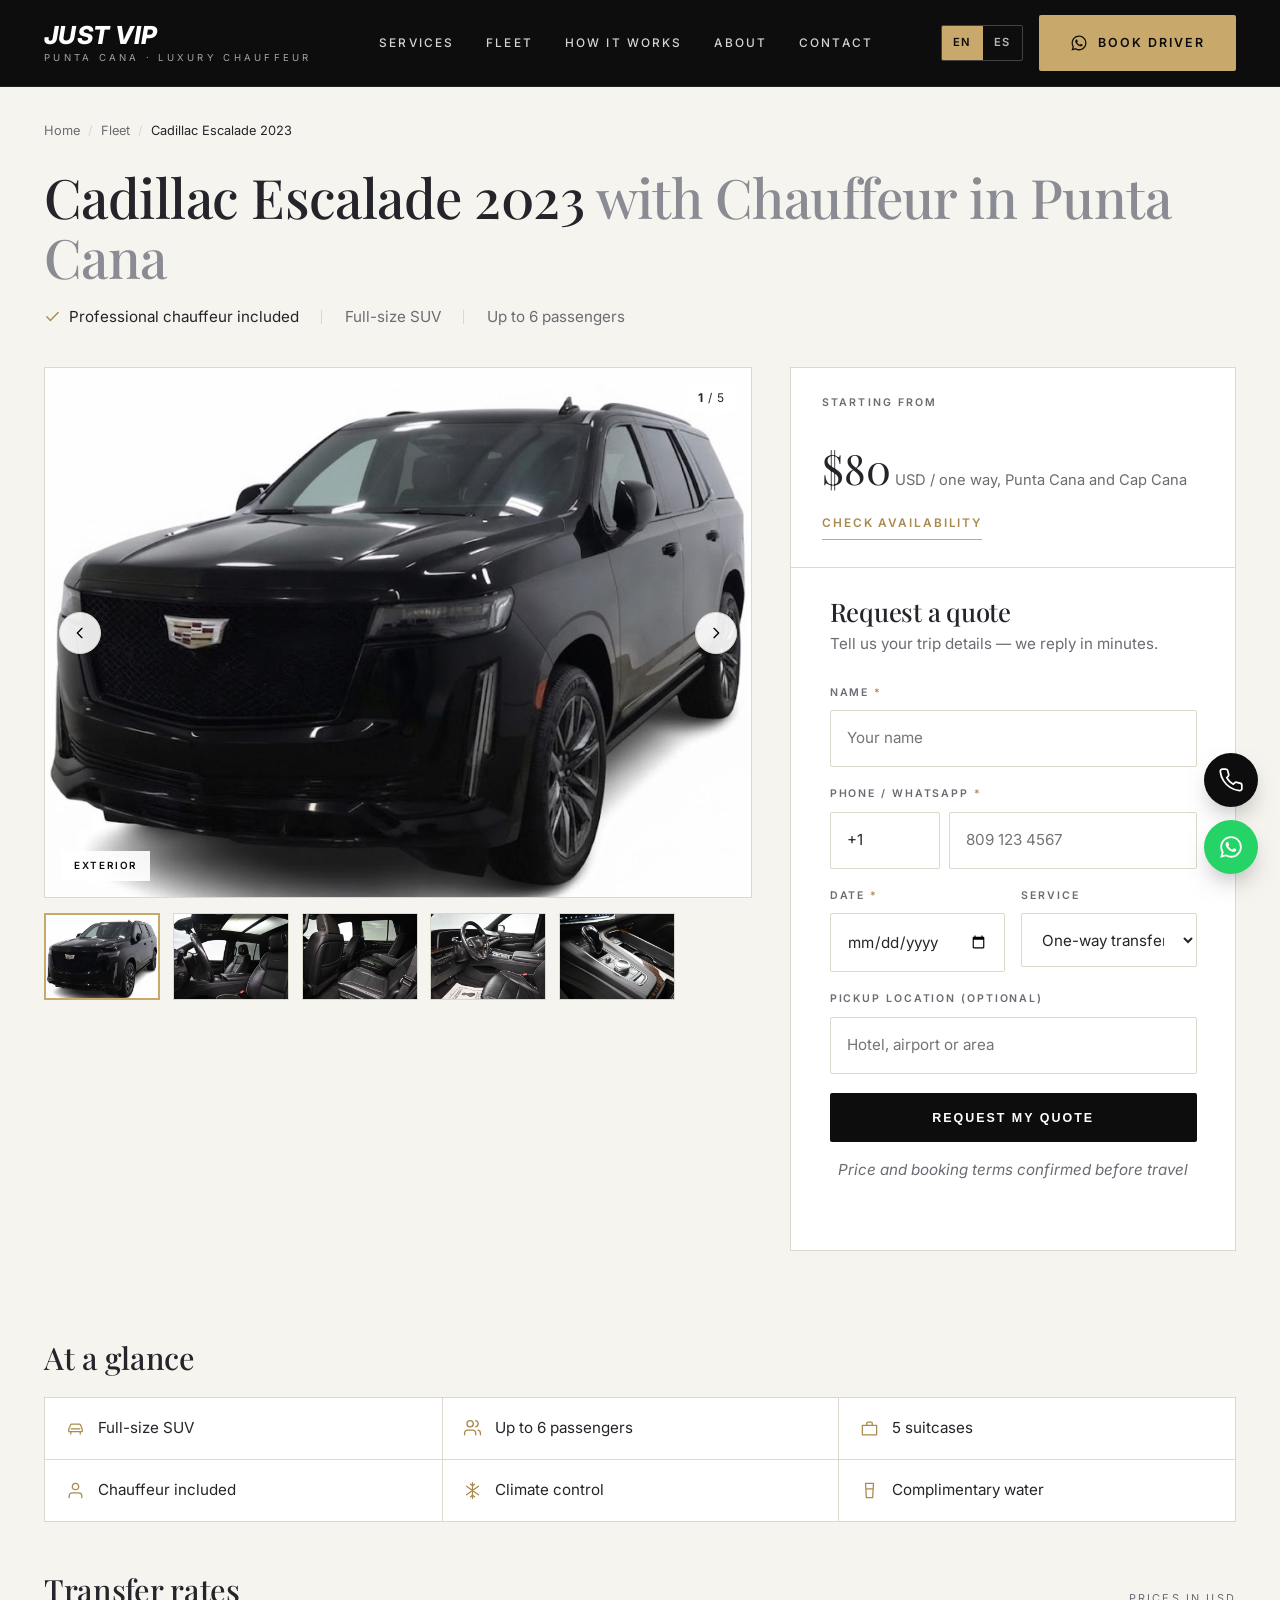
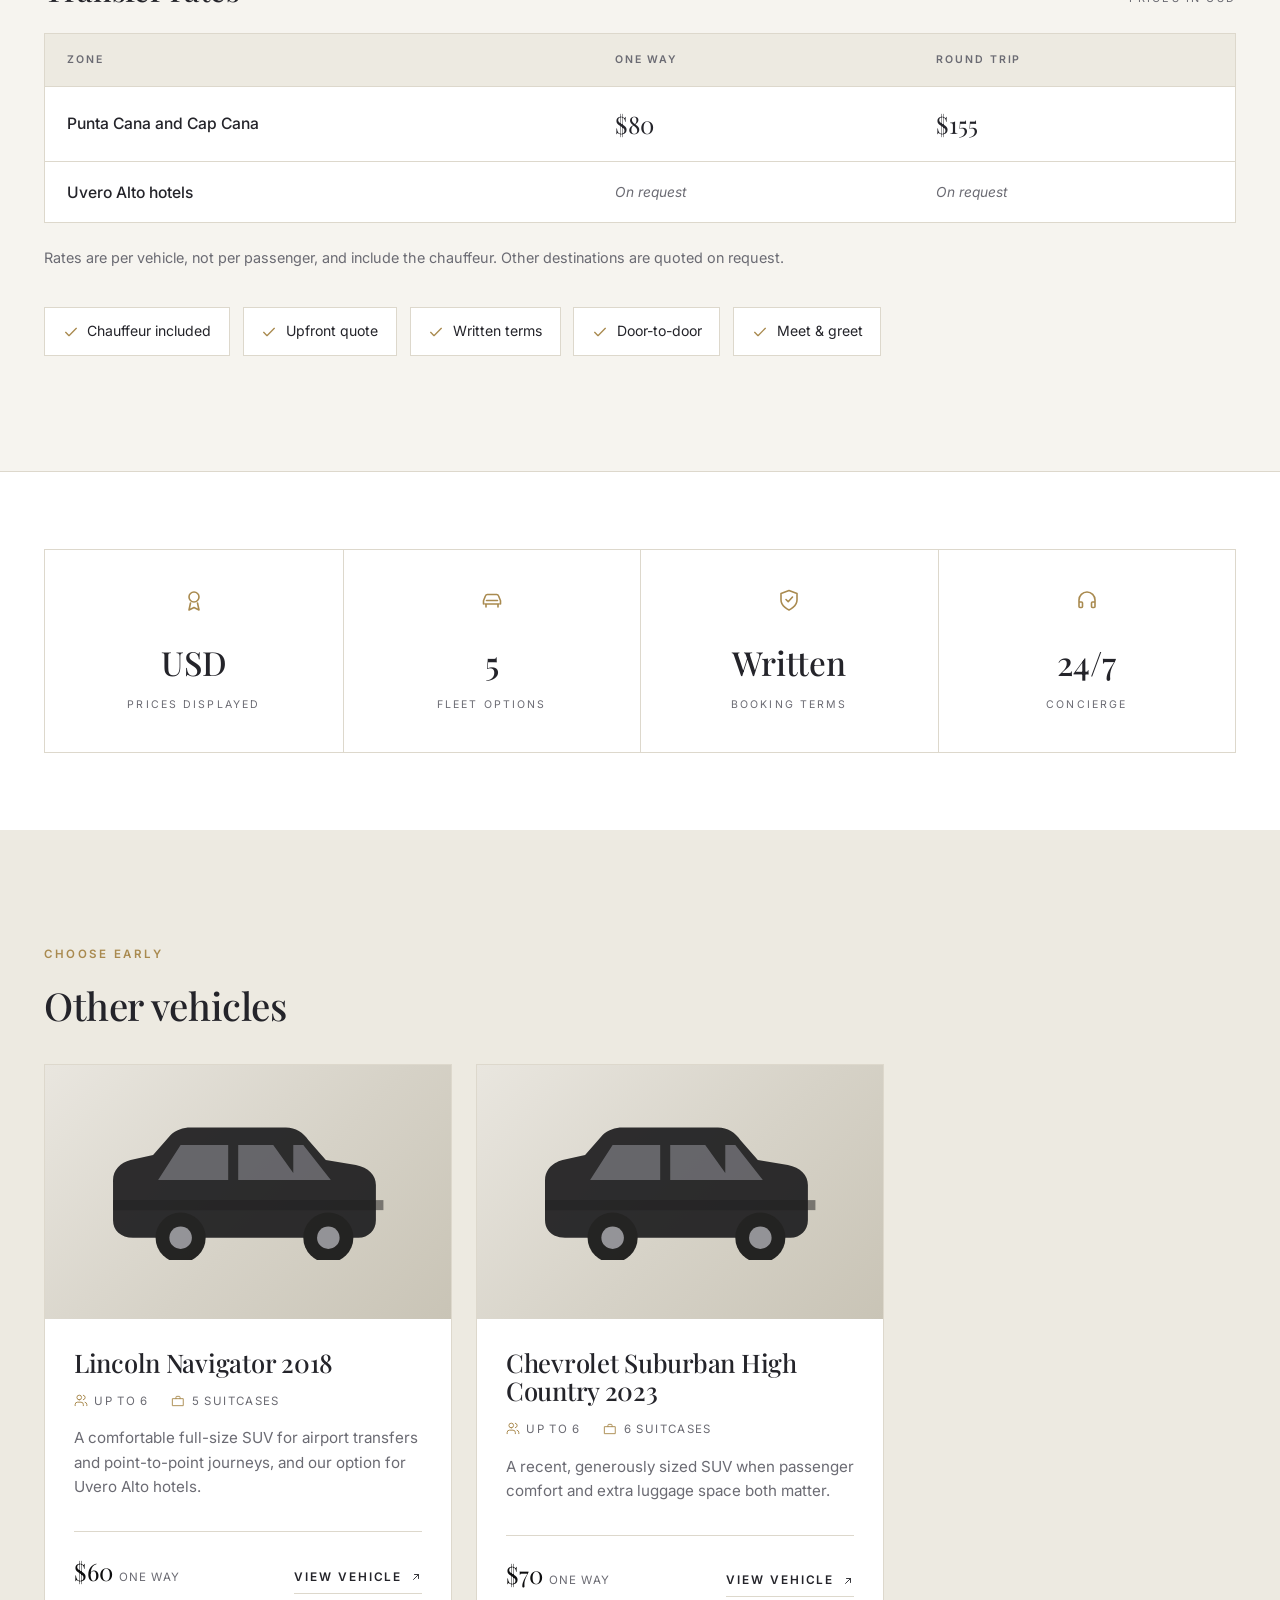
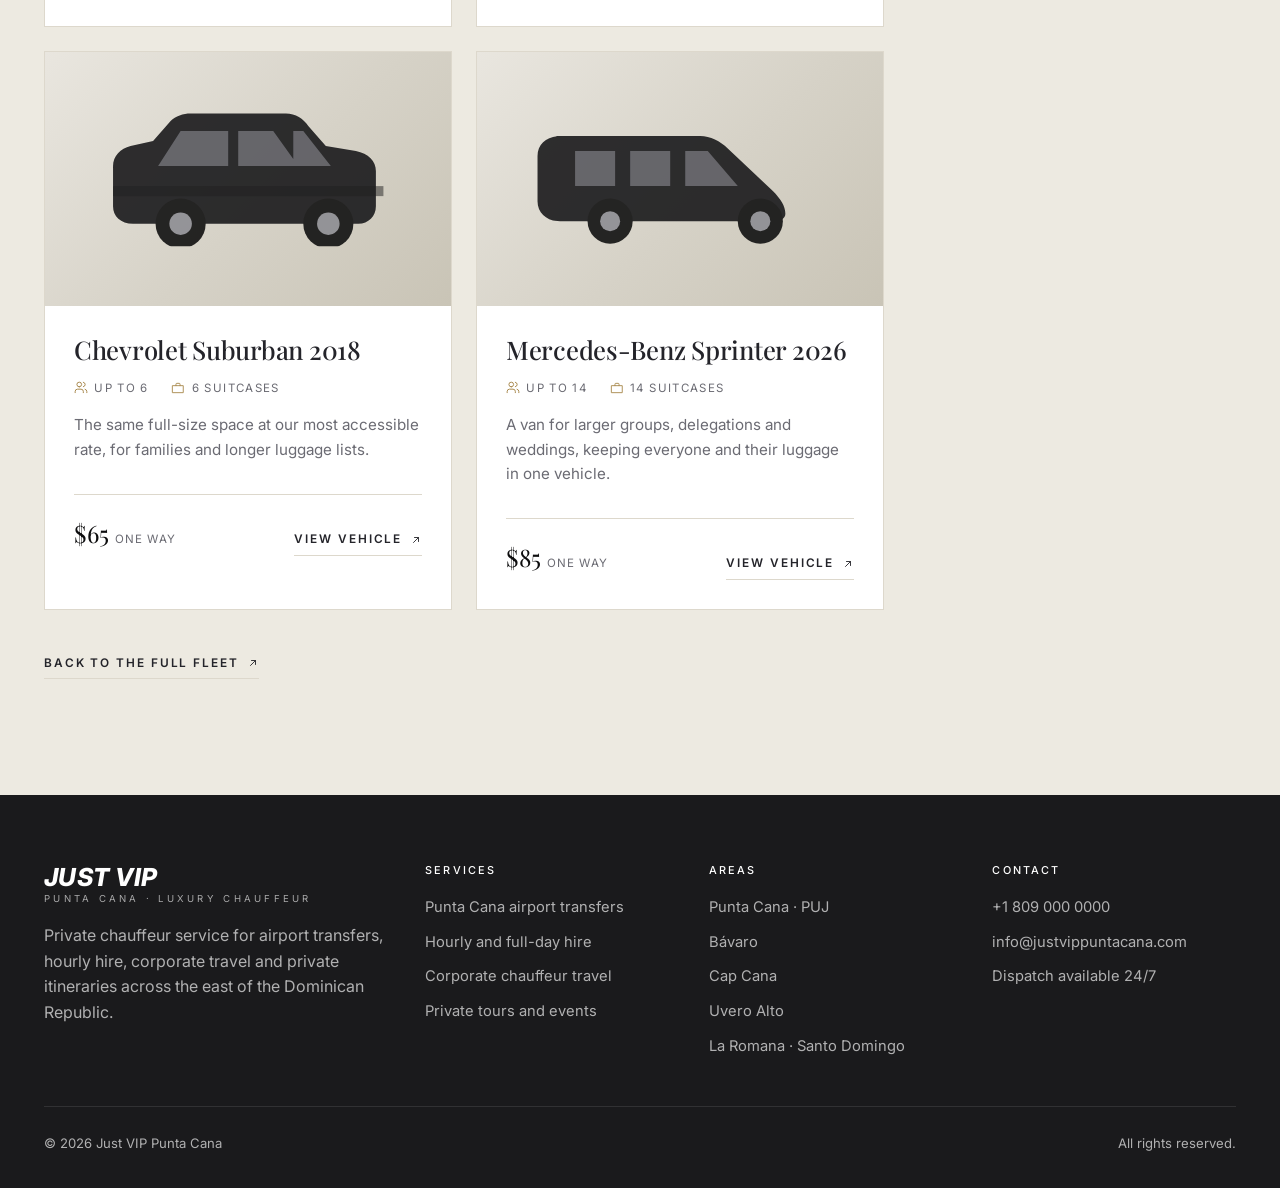
==== fleet/cadillac-escalade-2023.html @ 6c76b6c8 "Replace placeholder fleet with the real vehicles and transfer rates The fleet is now the five actual" ====
<!DOCTYPE html>
<html lang="en">
<head>
<meta charset="utf-8">
<meta name="viewport" content="width=device-width, initial-scale=1">
<title>Cadillac Escalade 2023 with Chauffeur in Punta Cana | Just VIP Punta Cana</title>
<meta name="description" content="Book the Cadillac Escalade 2023 with a professional chauffeur in Punta Cana. Private airport transfers from $80 USD one way in Punta Cana and Cap Cana, round trips, written terms and 24/7 dispatch.">
<link rel="canonical" href="https://justvippuntacana.com/fleet/cadillac-escalade-2023.html">
<link rel="preconnect" href="https://fonts.googleapis.com">
<link rel="preconnect" href="https://fonts.gstatic.com" crossorigin>
<link href="https://fonts.googleapis.com/css2?family=Inter:wght@400;500;600;700;800&family=Playfair+Display:ital,wght@0,400;0,500;1,400;1,500&display=swap" rel="stylesheet">
<link rel="stylesheet" href="../assets/css/styles.css">
<link rel="icon" href="data:image/svg+xml,<svg xmlns='http://www.w3.org/2000/svg' viewBox='0 0 100 100'><rect width='100' height='100' fill='%230d0d0e'/><text x='50' y='68' font-size='54' font-family='Georgia' font-style='italic' fill='%23c8a86b' text-anchor='middle'>V</text></svg>">
</head>
<body data-veh-key="fleet.c2.name">

<svg width="0" height="0" style="position:absolute" aria-hidden="true">
  <defs>
    <symbol id="i-wa" viewBox="0 0 24 24"><path fill="currentColor" d="M12.04 2C6.58 2 2.13 6.45 2.13 11.91c0 1.75.46 3.45 1.32 4.95L2 22l5.25-1.38a9.87 9.87 0 0 0 4.79 1.22h.01c5.46 0 9.91-4.45 9.91-9.91C21.96 6.45 17.5 2 12.04 2Zm0 18.15h-.01a8.2 8.2 0 0 1-4.19-1.15l-.3-.18-3.12.82.83-3.04-.2-.31a8.2 8.2 0 0 1-1.26-4.38c0-4.54 3.7-8.23 8.25-8.23 2.2 0 4.27.86 5.83 2.42a8.19 8.19 0 0 1 2.41 5.82c0 4.54-3.7 8.23-8.24 8.23Zm4.52-6.16c-.25-.13-1.47-.72-1.69-.81-.23-.08-.39-.12-.56.13-.16.24-.64.8-.79.97-.14.16-.29.18-.54.06-.25-.13-1.05-.39-2-1.23-.74-.66-1.24-1.47-1.38-1.72-.15-.25-.02-.38.11-.5.11-.11.25-.29.37-.43.13-.15.17-.25.25-.41.08-.17.04-.31-.02-.43-.06-.13-.56-1.35-.77-1.84-.2-.48-.4-.42-.55-.43h-.47c-.16 0-.43.06-.65.31-.22.25-.85.84-.85 2.04 0 1.2.87 2.36.99 2.52.12.17 1.71 2.61 4.14 3.66.58.25 1.03.4 1.38.51.58.19 1.11.16 1.53.1.47-.07 1.47-.6 1.67-1.18.21-.58.21-1.07.15-1.18-.06-.1-.23-.16-.48-.29Z"/></symbol>
    <symbol id="i-phone" viewBox="0 0 24 24"><path fill="none" stroke="currentColor" stroke-width="1.6" stroke-linecap="round" stroke-linejoin="round" d="M22 16.9v3a2 2 0 0 1-2.2 2 19.8 19.8 0 0 1-8.6-3.1 19.5 19.5 0 0 1-6-6A19.8 19.8 0 0 1 2.1 4.2 2 2 0 0 1 4.1 2h3a2 2 0 0 1 2 1.7c.1 1 .4 1.9.7 2.8a2 2 0 0 1-.5 2.1L8.1 9.9a16 16 0 0 0 6 6l1.3-1.3a2 2 0 0 1 2.1-.4c.9.3 1.8.6 2.8.7a2 2 0 0 1 1.7 2Z"/></symbol>
    <symbol id="i-check" viewBox="0 0 24 24"><path fill="none" stroke="currentColor" stroke-width="2" stroke-linecap="round" stroke-linejoin="round" d="m4 12.5 5 5L20 6.5"/></symbol>
    <symbol id="i-users" viewBox="0 0 24 24"><path fill="none" stroke="currentColor" stroke-width="1.7" stroke-linecap="round" stroke-linejoin="round" d="M16 20v-2a4 4 0 0 0-4-4H6a4 4 0 0 0-4 4v2M9 10a4 4 0 1 0 0-8 4 4 0 0 0 0 8Zm13 10v-2a4 4 0 0 0-3-3.9M16 2.1a4 4 0 0 1 0 7.8"/></symbol>
    <symbol id="i-bag" viewBox="0 0 24 24"><path fill="none" stroke="currentColor" stroke-width="1.7" stroke-linecap="round" stroke-linejoin="round" d="M3 7h18v14H3zM8 7V4h8v3M3 12h18"/></symbol>
    <symbol id="i-plane" viewBox="0 0 24 24"><path fill="none" stroke="currentColor" stroke-width="1.6" stroke-linecap="round" stroke-linejoin="round" d="M21 15.5 13.5 12V5.3a1.8 1.8 0 0 0-3.6 0V12L2.4 15.5v2.2l7.5-2.2v4.1l-2.2 1.5v1.4l3.9-1.1 3.9 1.1v-1.4l-2.2-1.5v-4.1l7.7 2.2z"/></symbol>
    <symbol id="i-clock" viewBox="0 0 24 24"><path fill="none" stroke="currentColor" stroke-width="1.6" stroke-linecap="round" stroke-linejoin="round" d="M12 21a9 9 0 1 0 0-18 9 9 0 0 0 0 18Zm0-13.5V12l3.5 2"/></symbol>
    <symbol id="i-case" viewBox="0 0 24 24"><path fill="none" stroke="currentColor" stroke-width="1.6" stroke-linecap="round" stroke-linejoin="round" d="M3 8h18v12H3zM8.5 8V5.5A1.5 1.5 0 0 1 10 4h4a1.5 1.5 0 0 1 1.5 1.5V8"/></symbol>
    <symbol id="i-palm" viewBox="0 0 24 24"><path fill="none" stroke="currentColor" stroke-width="1.6" stroke-linecap="round" stroke-linejoin="round" d="M12 8v13M12 8c0-2.5 2.5-4.5 6-4M12 8c0-2.5-2.5-4.5-6-4M12 8c2.5-1.5 5.5-1 7 1M12 8c-2.5-1.5-5.5-1-7 1M12 8a2 2 0 1 0 0-4 2 2 0 0 0 0 4Z"/></symbol>
    <symbol id="i-pin" viewBox="0 0 24 24"><path fill="none" stroke="currentColor" stroke-width="1.6" stroke-linecap="round" stroke-linejoin="round" d="M12 22s7-6 7-12a7 7 0 1 0-14 0c0 6 7 12 7 12Zm0-9.5a2.5 2.5 0 1 0 0-5 2.5 2.5 0 0 0 0 5Z"/></symbol>
    <symbol id="i-car" viewBox="0 0 24 24"><path fill="none" stroke="currentColor" stroke-width="1.6" stroke-linecap="round" stroke-linejoin="round" d="M5 16h14M3.5 16v-3.2l2-5A2 2 0 0 1 7.4 6.5h9.2a2 2 0 0 1 1.9 1.3l2 5V16M6 19v-3m12 3v-3M6.5 12.5h11"/></symbol>
    <symbol id="i-shield" viewBox="0 0 24 24"><path fill="none" stroke="currentColor" stroke-width="1.6" stroke-linecap="round" stroke-linejoin="round" d="M12 22s8-3.5 8-10V5.5L12 2.5 4 5.5V12c0 6.5 8 10 8 10Zm-3-10.5 2.2 2.2L15.5 9"/></symbol>
    <symbol id="i-mail" viewBox="0 0 24 24"><path fill="none" stroke="currentColor" stroke-width="1.6" stroke-linecap="round" stroke-linejoin="round" d="M3 6h18v12H3zM3 7l9 6 9-6"/></symbol>
    <symbol id="i-arrow" viewBox="0 0 24 24"><path fill="none" stroke="currentColor" stroke-width="1.8" stroke-linecap="round" stroke-linejoin="round" d="M7 17 17 7M9 7h8v8"/></symbol>
    <symbol id="i-sedan" viewBox="0 0 120 54"><path fill="#1a1a1c" d="M8 40c-3 0-5-2-5-5v-5c0-3 2-5 5-6l16-4 12-9c3-2 6-3 9-3h22c4 0 7 1 10 4l10 8 18 5c3 1 5 3 5 6v4c0 3-2 5-5 5H8Z"/><path fill="#5a5a60" d="M40 16h18v10H33l7-10Zm22 0h12l9 10H62V16Z"/><circle cx="32" cy="40" r="9" fill="#111"/><circle cx="32" cy="40" r="4" fill="#8d8d93"/><circle cx="90" cy="40" r="9" fill="#111"/><circle cx="90" cy="40" r="4" fill="#8d8d93"/></symbol>
    <symbol id="i-suv" viewBox="0 0 120 54"><path fill="#1a1a1c" d="M14 45c-5 0-8-3-8-7V22c0-4 3-7 7-8l9-2 7-8c2-2 5-3 8-3h38c4 0 7 2 9 5l7 8 12 2c5 1 8 4 8 8v14c0 4-3 7-7 7H14Z"/><path fill="#5a5a60" d="M33 8h19v14H24l9-14Zm23 0h14l10 14H56V8Zm22 0h4l11 14H78V8Z"/><rect x="6" y="30" width="108" height="4" fill="#0d0d0e" opacity=".5"/><circle cx="33" cy="45" r="10" fill="#111"/><circle cx="33" cy="45" r="4.5" fill="#8d8d93"/><circle cx="92" cy="45" r="10" fill="#111"/><circle cx="92" cy="45" r="4.5" fill="#8d8d93"/></symbol>
    <symbol id="i-van" viewBox="0 0 120 54"><path fill="#1a1a1c" d="M12 44c-5 0-9-3-9-8V18c0-5 4-8 9-8h56c4 0 8 2 11 5l18 17c3 3 5 6 5 9 0 2-2 3-5 3H12Z"/><path fill="#5a5a60" d="M18 16h16v14H18V16Zm22 0h16v14H40V16Zm22 0h9l12 14H62V16Z"/><circle cx="32" cy="44" r="9" fill="#111"/><circle cx="32" cy="44" r="4" fill="#8d8d93"/><circle cx="92" cy="44" r="9" fill="#111"/><circle cx="92" cy="44" r="4" fill="#8d8d93"/></symbol>
    <symbol id="i-user" viewBox="0 0 24 24"><path fill="none" stroke="currentColor" stroke-width="1.6" stroke-linecap="round" stroke-linejoin="round" d="M20 21v-2a4 4 0 0 0-4-4H8a4 4 0 0 0-4 4v2M12 11a4 4 0 1 0 0-8 4 4 0 0 0 0 8Z"/></symbol>
    <symbol id="i-snow" viewBox="0 0 24 24"><path fill="none" stroke="currentColor" stroke-width="1.6" stroke-linecap="round" stroke-linejoin="round" d="M12 2v20M4.5 6.5l15 11M19.5 6.5l-15 11M12 6l-2.5-2M12 6l2.5-2M12 18l-2.5 2M12 18l2.5 2"/></symbol>
    <symbol id="i-drink" viewBox="0 0 24 24"><path fill="none" stroke="currentColor" stroke-width="1.6" stroke-linecap="round" stroke-linejoin="round" d="M7 3h10l-1 18H8L7 3Zm.4 7h9.2"/></symbol>
    <symbol id="i-award" viewBox="0 0 24 24"><path fill="none" stroke="currentColor" stroke-width="1.6" stroke-linecap="round" stroke-linejoin="round" d="M12 14a5 5 0 1 0 0-10 5 5 0 0 0 0 10Zm-3.5 1L7 22l5-2.5L17 22l-1.5-7"/></symbol>
    <symbol id="i-headset" viewBox="0 0 24 24"><path fill="none" stroke="currentColor" stroke-width="1.6" stroke-linecap="round" stroke-linejoin="round" d="M4 15v-3a8 8 0 1 1 16 0v3M4 14h2.5a1 1 0 0 1 1 1v3.5a1 1 0 0 1-1 1H5a1 1 0 0 1-1-1V14Zm16 0h-2.5a1 1 0 0 0-1 1v3.5a1 1 0 0 0 1 1H19a1 1 0 0 0 1-1V14Z"/></symbol>
    <symbol id="i-chev" viewBox="0 0 24 24"><path fill="none" stroke="currentColor" stroke-width="2" stroke-linecap="round" stroke-linejoin="round" d="m15 5-7 7 7 7"/></symbol>
    <symbol id="i-seat" viewBox="0 0 120 54"><rect x="18" y="10" width="34" height="34" rx="6" fill="#6b4f34"/><rect x="24" y="4" width="22" height="16" rx="6" fill="#8a6743"/><rect x="60" y="10" width="34" height="34" rx="6" fill="#6b4f34"/><rect x="66" y="4" width="22" height="16" rx="6" fill="#8a6743"/><rect x="14" y="44" width="92" height="5" rx="2" fill="#2c2c30"/></symbol>
    <symbol id="i-detail" viewBox="0 0 120 54"><circle cx="60" cy="27" r="20" fill="none" stroke="rgba(200,168,107,.75)" stroke-width="2.5"/><circle cx="60" cy="27" r="7" fill="rgba(200,168,107,.6)"/><path d="M60 7v12M60 35v12M40 27h12M68 27h12M46 13l8 8M74 41l-8-8M46 41l8-8M74 13l-8 8" stroke="rgba(200,168,107,.6)" stroke-width="2.5" stroke-linecap="round"/></symbol>
    <symbol id="i-palms-art" viewBox="0 0 400 300">
      <g fill="none" stroke="rgba(200,168,107,.45)" stroke-width="2.5" stroke-linecap="round">
        <path d="M150 300V120M150 120c-14-34-58-46-92-34M150 120c-30-24-74-16-96 12M150 120c14-38 58-52 94-38M150 120c32-26 78-18 100 12"/>
        <path d="M262 300V165M262 165c-10-25-42-34-68-25M262 165c10-28 42-38 70-28M262 165c-22-18-54-12-70 9M262 165c24-20 58-14 74 8"/>
      </g>
      <circle cx="150" cy="112" r="7" fill="rgba(200,168,107,.5)"/>
      <circle cx="262" cy="158" r="5.5" fill="rgba(200,168,107,.5)"/>
      <path d="M0 300h400" stroke="rgba(200,168,107,.25)" stroke-width="2"/>
    </symbol>
  </defs>
</svg>

<header class="site-header">
  <div class="wrap">
    <a class="brand" href="../index.html">
      <strong>JUST VIP</strong>
      <span data-i18n="brand.tagline">Punta Cana · Luxury Chauffeur</span>
    </a>

    <nav class="nav" id="nav">
      <a href="../index.html#services" data-i18n="nav.services">Services</a>
      <a href="../index.html#fleet" data-i18n="nav.fleet">Fleet</a>
      <a href="../index.html#how" data-i18n="nav.how">How it works</a>
      <a href="../index.html#why" data-i18n="nav.why">About</a>
      <a href="#quote" data-i18n="nav.contact">Contact</a>
    </nav>

    <div class="header-actions">
      <div class="lang-switch" role="group" aria-label="Language / Idioma">
        <button type="button" data-lang="en" aria-pressed="true">EN</button>
        <button type="button" data-lang="es" aria-pressed="false">ES</button>
      </div>
      <a class="btn btn--gold" data-wa href="#quote">
        <svg aria-hidden="true"><use href="#i-wa"></use></svg>
        <span data-i18n="cta.book">Book driver</span>
      </a>
      <button class="nav-toggle" type="button" aria-label="Menu" aria-expanded="false">
        <span></span><span></span><span></span>
      </button>
    </div>
  </div>
</header>

<main class="page">
  <div class="wrap">
    <nav class="breadcrumb" aria-label="Breadcrumb">
      <a href="../index.html" data-i18n="veh.home">Home</a>
      <span class="sep">/</span>
      <a href="../index.html#fleet" data-i18n="veh.fleet">Fleet</a>
      <span class="sep">/</span>
      <span aria-current="page" data-i18n="fleet.c2.name">Cadillac Escalade 2023</span>
    </nav>

    <div class="veh-head">
      <h1><span data-i18n="fleet.c2.name">Cadillac Escalade 2023</span> <span class="muted" data-i18n="veh.h1suffix">with Chauffeur in Punta Cana</span></h1>
      <div class="veh-facts">
        <span class="ok"><svg aria-hidden="true"><use href="#i-check"></use></svg><span data-i18n="veh.included">Professional chauffeur included</span></span>
        <span class="sep"></span>
        <span data-i18n="veh.cls.suv"></span>
        <span class="sep"></span>
        <span><span data-i18n="fleet.c2.pax"></span> <span data-i18n="veh.paxSuffix">passengers</span></span>
      </div>
    </div>

    <div class="veh-layout">
      <!-- gallery -->
      <div class="gallery" id="gallery">
        <div class="gallery-stage">
          <span class="gallery-count"><b data-gallery-current>1</b> / 5</span>
          <button class="gallery-nav gallery-nav--prev" type="button" data-gallery-prev aria-label="Previous image">
            <svg aria-hidden="true"><use href="#i-chev"></use></svg>
          </button>
          <button class="gallery-nav gallery-nav--next" type="button" data-gallery-next aria-label="Next image">
            <svg aria-hidden="true"><use href="#i-chev"></use></svg>
          </button>
          <div class="slide slide--photo" data-active="true">
            <img src="../assets/img/fleet/escalade-1-exterior.jpg" alt="Cadillac Escalade 2023 exterior" loading="eager" decoding="async">
            <span class="slide-label" data-i18n="veh.g1"></span>
          </div>
          <div class="slide slide--photo">
            <img src="../assets/img/fleet/escalade-2-interior.jpg" alt="Cadillac Escalade 2023 front cabin" loading="lazy" decoding="async">
            <span class="slide-label" data-i18n="veh.g2"></span>
          </div>
          <div class="slide slide--photo">
            <img src="../assets/img/fleet/escalade-3-rear.jpg" alt="Cadillac Escalade 2023 rear cabin" loading="lazy" decoding="async">
            <span class="slide-label" data-i18n="veh.g4"></span>
          </div>
          <div class="slide slide--photo">
            <img src="../assets/img/fleet/escalade-4-cockpit.jpg" alt="Cadillac Escalade 2023 driver cockpit" loading="lazy" decoding="async">
            <span class="slide-label" data-i18n="veh.g5"></span>
          </div>
          <div class="slide slide--photo">
            <img src="../assets/img/fleet/escalade-5-detail.jpg" alt="Cadillac Escalade 2023 centre console" loading="lazy" decoding="async">
            <span class="slide-label" data-i18n="veh.g3"></span>
          </div>
        </div>
        <div class="thumbs">
          <button class="thumb thumb--photo" type="button" data-gallery-thumb="0" aria-current="true" aria-label="Cadillac Escalade 2023 exterior">
            <img src="../assets/img/fleet/escalade-1-exterior-thumb.jpg" alt="" loading="lazy" decoding="async">
          </button>
          <button class="thumb thumb--photo" type="button" data-gallery-thumb="1" aria-label="Cadillac Escalade 2023 front cabin">
            <img src="../assets/img/fleet/escalade-2-interior-thumb.jpg" alt="" loading="lazy" decoding="async">
          </button>
          <button class="thumb thumb--photo" type="button" data-gallery-thumb="2" aria-label="Cadillac Escalade 2023 rear cabin">
            <img src="../assets/img/fleet/escalade-3-rear-thumb.jpg" alt="" loading="lazy" decoding="async">
          </button>
          <button class="thumb thumb--photo" type="button" data-gallery-thumb="3" aria-label="Cadillac Escalade 2023 driver cockpit">
            <img src="../assets/img/fleet/escalade-4-cockpit-thumb.jpg" alt="" loading="lazy" decoding="async">
          </button>
          <button class="thumb thumb--photo" type="button" data-gallery-thumb="4" aria-label="Cadillac Escalade 2023 centre console">
            <img src="../assets/img/fleet/escalade-5-detail-thumb.jpg" alt="" loading="lazy" decoding="async">
          </button>
        </div>
      </div>

      <!-- booking card -->
      <div class="booking-card" id="quote">
        <div class="booking-price">
          <span class="label" data-i18n="veh.startingFrom">Starting from</span>
          <span><span class="amount">$80</span> <span class="unit" data-i18n="veh.perTransfer">USD / one way in Punta Cana</span></span>
          <a class="link-arrow" data-wa href="#quote-form"><span data-i18n="cta.check">Check availability</span></a>
        </div>

        <form class="form-card" id="quote-form" novalidate>
          <h3 data-i18n="form.title">Request a quote</h3>
          <p data-i18n="form.sub">Tell us your trip details — we reply in minutes.</p>

          <div class="field">
            <label for="f-name"><span data-i18n="form.name">Name</span> <span class="req">*</span></label>
            <input id="f-name" name="name" type="text" required data-i18n-placeholder="form.namePh" placeholder="Your name">
          </div>

          <div class="field">
            <label for="f-phone"><span data-i18n="form.phone">Phone / WhatsApp</span> <span class="req">*</span></label>
            <div class="phone-row">
              <input id="f-code" name="code" type="text" value="+1" aria-label="Country code">
              <input id="f-phone" name="phone" type="tel" required placeholder="809 123 4567">
            </div>
          </div>

          <div class="field field-row">
            <div>
              <label for="f-date"><span data-i18n="form.date">Date</span> <span class="req">*</span></label>
              <input id="f-date" name="date" type="date" required>
            </div>
            <div>
              <label for="f-package" data-i18n="form.package">Service</label>
              <select id="f-package" name="package">
                <option data-i18n="form.pkg1">Airport transfer (PUJ)</option>
                <option data-i18n="form.pkg2">Hourly hire (3 / 5 / 8 h)</option>
                <option data-i18n="form.pkg3">Corporate travel</option>
                <option data-i18n="form.pkg4">Private tour or event</option>
              </select>
            </div>
          </div>

          <div class="field">
            <label for="f-pickup"><span data-i18n="form.pickup">Pickup location</span> <span data-i18n="form.optional">(optional)</span></label>
            <input id="f-pickup" name="pickup" type="text" data-i18n-placeholder="form.pickupPh" placeholder="Hotel, airport or area">
          </div>

          <button class="btn btn--dark" type="submit" data-i18n="form.submit">Request my quote</button>
          <p class="form-note" data-i18n="form.disclaimer">Price and booking terms confirmed before travel</p>
          <p class="form-status" id="form-status" role="status" aria-live="polite"></p>
        </form>
      </div>
    </div>
  </div>

  <!-- at a glance + packages -->
  <section class="section" style="padding-top:0">
    <div class="wrap">
      <h2 style="font-size:clamp(1.5rem,2.4vw,2rem);margin-bottom:1.4rem" data-i18n="veh.glance">At a glance</h2>
      <div class="glance-grid">
        <div><svg aria-hidden="true"><use href="#i-car"></use></svg><span data-i18n="veh.cls.suv"></span></div>
        <div><svg aria-hidden="true"><use href="#i-users"></use></svg><span><span data-i18n="fleet.c2.pax"></span> <span data-i18n="veh.paxSuffix">passengers</span></span></div>
        <div><svg aria-hidden="true"><use href="#i-case"></use></svg><span data-i18n="fleet.c2.bags"></span></div>
        <div><svg aria-hidden="true"><use href="#i-user"></use></svg><span data-i18n="veh.gl.chauffeur">Chauffeur included</span></div>
        <div><svg aria-hidden="true"><use href="#i-snow"></use></svg><span data-i18n="veh.gl.climate">Climate control</span></div>
        <div><svg aria-hidden="true"><use href="#i-drink"></use></svg><span data-i18n="veh.gl.water">Complimentary water</span></div>
      </div>

      <div style="margin-top:3.2rem">
        <div class="pkg-head">
          <h2 style="font-size:clamp(1.5rem,2.4vw,2rem)" data-i18n="veh.rates">Transfer rates</h2>
          <span data-i18n="veh.pricesIn">Prices in USD</span>
        </div>
        <table class="rate-table">
          <thead>
            <tr>
              <th scope="col" data-i18n="veh.zone">Zone</th>
              <th scope="col" data-i18n="veh.oneWay">One way</th>
              <th scope="col" data-i18n="veh.roundTrip">Round trip</th>
            </tr>
          </thead>
          <tbody>
          <tr>
            <th scope="row" data-i18n="veh.zonePC"></th>
            <td><span class="rate">$80</span></td>
            <td><span class="rate">$155</span></td>
          </tr>
          <tr>
            <th scope="row" data-i18n="veh.zoneUA"></th>
            <td><span class="rate rate--ask" data-i18n="veh.onRequest">On request</span></td>
            <td><span class="rate rate--ask" data-i18n="veh.onRequest">On request</span></td>
          </tr>
          </tbody>
        </table>
        <p class="pkg-note" data-i18n="veh.rateNote">Rates are per vehicle, not per passenger, and include the chauffeur. Other destinations are quoted on request.</p>

        <div class="chips">
          <span class="chip"><svg aria-hidden="true"><use href="#i-check"></use></svg><span data-i18n="veh.chip1">Chauffeur included</span></span>
          <span class="chip"><svg aria-hidden="true"><use href="#i-check"></use></svg><span data-i18n="veh.chip2">Upfront quote</span></span>
          <span class="chip"><svg aria-hidden="true"><use href="#i-check"></use></svg><span data-i18n="veh.chip3">Written terms</span></span>
          <span class="chip"><svg aria-hidden="true"><use href="#i-check"></use></svg><span data-i18n="veh.chip4">Door-to-door</span></span>
          <span class="chip"><svg aria-hidden="true"><use href="#i-check"></use></svg><span data-i18n="veh.chip5">Meet &amp; greet</span></span>
        </div>
      </div>
    </div>
  </section>

  <!-- trust band -->
  <section class="trust">
    <div class="wrap">
      <div class="trust-grid">
        <div><svg aria-hidden="true"><use href="#i-award"></use></svg><b>USD</b><span data-i18n="veh.t1">Prices displayed</span></div>
        <div><svg aria-hidden="true"><use href="#i-car"></use></svg><b data-i18n="veh.t2v">3</b><span data-i18n="veh.t2">Fleet options</span></div>
        <div><svg aria-hidden="true"><use href="#i-shield"></use></svg><b data-i18n="veh.t3v">Written</b><span data-i18n="veh.t3">Booking terms</span></div>
        <div><svg aria-hidden="true"><use href="#i-headset"></use></svg><b>24/7</b><span data-i18n="veh.t4">Concierge</span></div>
      </div>
    </div>
  </section>

  <!-- other vehicles -->
  <section class="section section--tint">
    <div class="wrap">
      <p class="eyebrow" data-i18n="fleet.eyebrow">Choose early</p>
      <h2 style="font-size:clamp(1.7rem,3vw,2.4rem);margin-bottom:2.4rem" data-i18n="veh.otherTitle">Other vehicles</h2>
      <div class="fleet-grid fleet-grid--two">
        <article class="card">
          <a href="lincoln-navigator-2018.html">
            <div class="card-media">
              <svg class="veh" viewBox="0 0 120 54" aria-hidden="true"><use href="#i-suv"></use></svg>
            </div>
            <div class="card-body">
              <h3 data-i18n="fleet.c1.name">Lincoln Navigator 2018</h3>
              <div class="specs">
                <span><svg aria-hidden="true"><use href="#i-users"></use></svg><span data-i18n="fleet.c1.pax"></span></span>
                <span><svg aria-hidden="true"><use href="#i-case"></use></svg><span data-i18n="fleet.c1.bags"></span></span>
              </div>
              <p data-i18n="fleet.c1.text"></p>
              <div class="card-foot">
                <span class="price">$60 <small data-i18n="fleet.from"></small></span>
                <span class="link-arrow"><span data-i18n="cta.view"></span><svg aria-hidden="true" width="12" height="12"><use href="#i-arrow"></use></svg></span>
              </div>
            </div>
          </a>
        </article>
        <article class="card">
          <a href="chevrolet-suburban-high-country-2023.html">
            <div class="card-media">
              <svg class="veh" viewBox="0 0 120 54" aria-hidden="true"><use href="#i-suv"></use></svg>
            </div>
            <div class="card-body">
              <h3 data-i18n="fleet.c3.name">Chevrolet Suburban High Country 2023</h3>
              <div class="specs">
                <span><svg aria-hidden="true"><use href="#i-users"></use></svg><span data-i18n="fleet.c3.pax"></span></span>
                <span><svg aria-hidden="true"><use href="#i-case"></use></svg><span data-i18n="fleet.c3.bags"></span></span>
              </div>
              <p data-i18n="fleet.c3.text"></p>
              <div class="card-foot">
                <span class="price">$70 <small data-i18n="fleet.from"></small></span>
                <span class="link-arrow"><span data-i18n="cta.view"></span><svg aria-hidden="true" width="12" height="12"><use href="#i-arrow"></use></svg></span>
              </div>
            </div>
          </a>
        </article>
        <article class="card">
          <a href="chevrolet-suburban-2018.html">
            <div class="card-media">
              <svg class="veh" viewBox="0 0 120 54" aria-hidden="true"><use href="#i-suv"></use></svg>
            </div>
            <div class="card-body">
              <h3 data-i18n="fleet.c4.name">Chevrolet Suburban 2018</h3>
              <div class="specs">
                <span><svg aria-hidden="true"><use href="#i-users"></use></svg><span data-i18n="fleet.c4.pax"></span></span>
                <span><svg aria-hidden="true"><use href="#i-case"></use></svg><span data-i18n="fleet.c4.bags"></span></span>
              </div>
              <p data-i18n="fleet.c4.text"></p>
              <div class="card-foot">
                <span class="price">$65 <small data-i18n="fleet.from"></small></span>
                <span class="link-arrow"><span data-i18n="cta.view"></span><svg aria-hidden="true" width="12" height="12"><use href="#i-arrow"></use></svg></span>
              </div>
            </div>
          </a>
        </article>
        <article class="card">
          <a href="mercedes-benz-sprinter-2026.html">
            <div class="card-media">
              <svg class="veh" viewBox="0 0 120 54" aria-hidden="true"><use href="#i-van"></use></svg>
            </div>
            <div class="card-body">
              <h3 data-i18n="fleet.c5.name">Mercedes-Benz Sprinter 2026</h3>
              <div class="specs">
                <span><svg aria-hidden="true"><use href="#i-users"></use></svg><span data-i18n="fleet.c5.pax"></span></span>
                <span><svg aria-hidden="true"><use href="#i-case"></use></svg><span data-i18n="fleet.c5.bags"></span></span>
              </div>
              <p data-i18n="fleet.c5.text"></p>
              <div class="card-foot">
                <span class="price">$85 <small data-i18n="fleet.from"></small></span>
                <span class="link-arrow"><span data-i18n="cta.view"></span><svg aria-hidden="true" width="12" height="12"><use href="#i-arrow"></use></svg></span>
              </div>
            </div>
          </a>
        </article>
      </div>
      <p style="margin-top:2.4rem">
        <a class="link-arrow" href="../index.html#fleet"><span data-i18n="veh.back">Back to the full fleet</span><svg aria-hidden="true" width="12" height="12"><use href="#i-arrow"></use></svg></a>
      </p>
    </div>
  </section>
</main>

<footer class="site-footer">
  <div class="wrap">
    <div class="footer-grid">
      <div>
        <div class="brand">
          <strong>JUST VIP</strong>
          <span data-i18n="brand.tagline">Punta Cana · Luxury Chauffeur</span>
        </div>
        <p data-i18n="footer.blurb"></p>
      </div>
      <div>
        <h4 data-i18n="footer.services">Services</h4>
        <ul>
          <li><a href="../index.html#services" data-i18n="services.s1.title"></a></li>
          <li><a href="../index.html#services" data-i18n="services.s2.title"></a></li>
          <li><a href="../index.html#services" data-i18n="services.s3.title"></a></li>
          <li><a href="../index.html#services" data-i18n="services.s4.title"></a></li>
        </ul>
      </div>
      <div>
        <h4 data-i18n="footer.areas">Areas</h4>
        <ul>
          <li>Punta Cana · PUJ</li>
          <li>Bávaro</li>
          <li>Cap Cana</li>
          <li>Uvero Alto</li>
          <li>La Romana · Santo Domingo</li>
        </ul>
      </div>
      <div>
        <h4 data-i18n="footer.contact">Contact</h4>
        <ul>
          <li><a data-wa href="#" data-phone>+1 809 000 0000</a></li>
          <li><a href="mailto:info@justvippuntacana.com">info@justvippuntacana.com</a></li>
          <li data-i18n="footer.hours">Dispatch available 24/7</li>
        </ul>
      </div>
    </div>
    <div class="footer-bottom">
      <span>© <span id="year">2026</span> Just VIP Punta Cana</span>
      <span data-i18n="footer.rights">All rights reserved.</span>
    </div>
  </div>
</footer>

<div class="floats">
  <a class="float float--call" data-tel href="#quote" aria-label="Call"><svg aria-hidden="true"><use href="#i-phone"></use></svg></a>
  <a class="float float--wa" data-wa href="#quote" aria-label="WhatsApp"><svg aria-hidden="true"><use href="#i-wa"></use></svg></a>
</div>

<script src="../assets/js/i18n.js"></script>
<script src="../assets/js/main.js"></script>
</body>
</html>
---- assets/css/styles.css ----
/* ==========================================================================
   Just VIP Punta Cana — luxury chauffeur / VIP transfer site
   ========================================================================== */

:root {
  --ink: #0d0d0e;
  --ink-soft: #1a1a1c;
  --bone: #f6f4ef;
  --bone-dim: #edeae1;
  --gold: #c8a86b;
  --gold-deep: #a98a4f;
  --text: #24242a;
  --muted: #6b6b73;
  --line: #ddd8cc;
  --white: #ffffff;
  --whatsapp: #25d366;

  --serif: "Playfair Display", "Times New Roman", Georgia, serif;
  --sans: "Inter", -apple-system, BlinkMacSystemFont, "Segoe UI", Helvetica, Arial, sans-serif;

  --wrap: 1240px;
  --nav-h: 86px;
  --ease: cubic-bezier(0.22, 0.61, 0.36, 1);
}

*,
*::before,
*::after { box-sizing: border-box; }

html { scroll-behavior: smooth; scroll-padding-top: var(--nav-h); }

body {
  margin: 0;
  background: var(--bone);
  color: var(--text);
  font-family: var(--sans);
  font-size: 16px;
  line-height: 1.6;
  -webkit-font-smoothing: antialiased;
  overflow-x: hidden;
}

img { max-width: 100%; display: block; }
a { color: inherit; text-decoration: none; }

h1, h2, h3, h4 {
  font-family: var(--serif);
  font-weight: 500;
  line-height: 1.1;
  letter-spacing: -0.01em;
  margin: 0;
}

h1 { font-size: clamp(2.6rem, 6vw, 4.6rem); }
h2 { font-size: clamp(2rem, 4vw, 3.2rem); }
h3 { font-size: clamp(1.25rem, 2vw, 1.6rem); }

p { margin: 0 0 1rem; }
p:last-child { margin-bottom: 0; }

.wrap {
  width: 100%;
  max-width: var(--wrap);
  margin: 0 auto;
  padding: 0 24px;
}

.eyebrow {
  font-size: 0.72rem;
  letter-spacing: 0.22em;
  text-transform: uppercase;
  color: var(--gold-deep);
  font-weight: 600;
  margin: 0 0 1.25rem;
}

.lede { color: var(--muted); font-size: 1.05rem; }
.italic-gold { font-style: italic; color: var(--gold); display: block; }

/* ---------- buttons ---------- */
.btn {
  display: inline-flex;
  align-items: center;
  justify-content: center;
  gap: 0.6rem;
  padding: 1.05rem 1.9rem;
  font-size: 0.78rem;
  font-weight: 600;
  letter-spacing: 0.16em;
  text-transform: uppercase;
  border: 1px solid transparent;
  border-radius: 2px;
  cursor: pointer;
  transition: background 0.3s var(--ease), color 0.3s var(--ease), border-color 0.3s var(--ease), transform 0.3s var(--ease);
}
.btn svg { width: 18px; height: 18px; flex: none; }
.btn--gold { background: var(--gold); color: var(--ink); }
.btn--gold:hover { background: var(--gold-deep); transform: translateY(-2px); }
.btn--ghost { border-color: rgba(255, 255, 255, 0.28); color: var(--white); }
.btn--ghost:hover { border-color: var(--gold); color: var(--gold); }
.btn--dark { background: var(--ink); color: var(--white); width: 100%; }
.btn--dark:hover { background: var(--ink-soft); }

.link-arrow {
  display: inline-flex;
  align-items: center;
  gap: 0.5rem;
  font-size: 0.74rem;
  font-weight: 600;
  letter-spacing: 0.16em;
  text-transform: uppercase;
  padding-bottom: 6px;
  border-bottom: 1px solid var(--line);
  transition: border-color 0.3s var(--ease), color 0.3s var(--ease);
}
.link-arrow:hover { color: var(--gold-deep); border-color: var(--gold); }

/* ---------- header ---------- */
.site-header {
  position: fixed;
  inset: 0 0 auto 0;
  z-index: 60;
  background: var(--ink);
  border-bottom: 1px solid rgba(255, 255, 255, 0.08);
}
.site-header .wrap {
  height: var(--nav-h);
  display: flex;
  align-items: center;
  justify-content: space-between;
  gap: 1.5rem;
}
.brand { color: var(--white); line-height: 1; }
.brand strong {
  display: block;
  font-family: var(--sans);
  font-size: 1.55rem;
  font-weight: 800;
  font-style: italic;
  letter-spacing: 0.02em;
}
.brand span {
  display: block;
  font-size: 0.6rem;
  letter-spacing: 0.34em;
  text-transform: uppercase;
  color: rgba(255, 255, 255, 0.62);
  margin-top: 5px;
}
.nav { display: flex; align-items: center; gap: 2rem; }
.nav a {
  color: rgba(255, 255, 255, 0.82);
  font-size: 0.74rem;
  font-weight: 500;
  letter-spacing: 0.18em;
  text-transform: uppercase;
  transition: color 0.25s var(--ease);
}
.nav a:hover { color: var(--gold); }
.header-actions { display: flex; align-items: center; gap: 1rem; }

.lang-switch { display: flex; border: 1px solid rgba(255, 255, 255, 0.22); border-radius: 2px; overflow: hidden; }
.lang-switch button {
  background: none;
  border: 0;
  color: rgba(255, 255, 255, 0.7);
  font: inherit;
  font-size: 0.7rem;
  font-weight: 600;
  letter-spacing: 0.12em;
  padding: 0.5rem 0.7rem;
  cursor: pointer;
  transition: background 0.25s var(--ease), color 0.25s var(--ease);
}
.lang-switch button[aria-pressed="true"] { background: var(--gold); color: var(--ink); }

.nav-toggle {
  display: none;
  background: none;
  border: 0;
  padding: 8px;
  cursor: pointer;
}
.nav-toggle span {
  display: block;
  width: 24px;
  height: 2px;
  background: var(--white);
  margin: 5px 0;
  transition: transform 0.3s var(--ease), opacity 0.2s var(--ease);
}
.nav-open .nav-toggle span:nth-child(1) { transform: translateY(7px) rotate(45deg); }
.nav-open .nav-toggle span:nth-child(2) { opacity: 0; }
.nav-open .nav-toggle span:nth-child(3) { transform: translateY(-7px) rotate(-45deg); }

/* ---------- hero ---------- */
.hero {
  position: relative;
  min-height: 92vh;
  display: flex;
  align-items: center;
  padding: calc(var(--nav-h) + 80px) 0 120px;
  background: #080a0a;
  color: var(--white);
  overflow: hidden;
}

/* photographic backdrop */
.hero-media { position: absolute; inset: 0; z-index: 0; }
.hero-media img {
  width: 100%;
  height: 100%;
  object-fit: cover;
  object-position: center 46%;
}
/* legibility wash over the photo */
.hero::before {
  content: "";
  position: absolute;
  inset: 0;
  z-index: 1;
  background:
    linear-gradient(90deg, rgba(6, 8, 9, 0.9) 0%, rgba(6, 8, 9, 0.68) 46%, rgba(6, 8, 9, 0.24) 100%),
    linear-gradient(to bottom, rgba(6, 8, 9, 0.62) 0%, rgba(6, 8, 9, 0.12) 38%, rgba(6, 8, 9, 0.3) 100%);
}
.hero::after {
  content: "";
  position: absolute;
  inset: auto 0 0 0;
  z-index: 2;
  height: 96px;
  background: linear-gradient(to bottom, rgba(246, 244, 239, 0), var(--bone));
}
.hero-inner { position: relative; z-index: 3; max-width: 660px; }
.hero .rule { width: 56px; height: 1px; background: var(--gold); margin-bottom: 2rem; }
.hero p.lede { color: rgba(255, 255, 255, 0.78); max-width: 34rem; margin: 1.8rem 0 2rem; }
.hero-meta {
  display: flex;
  flex-wrap: wrap;
  align-items: center;
  gap: 1.4rem;
  font-size: 0.72rem;
  letter-spacing: 0.18em;
  text-transform: uppercase;
  color: rgba(255, 255, 255, 0.62);
  margin-bottom: 2.6rem;
}
.hero-meta span:not(:last-child)::after { content: ""; display: inline-block; width: 1px; height: 11px; background: rgba(255,255,255,0.28); margin-left: 1.4rem; vertical-align: -1px; }
.hero-cta { display: flex; flex-wrap: wrap; gap: 1rem; }


/* ---------- stats ---------- */
.stats {
  background: var(--bone-dim);
  border-block: 1px solid var(--line);
}
.stats .wrap {
  display: grid;
  grid-template-columns: repeat(4, 1fr);
  padding-inline: 0;
}
.stat { padding: 2.6rem 1.5rem; text-align: center; border-left: 1px solid var(--line); }
.stat:first-child { border-left: 0; }
.stat b { display: block; font-family: var(--serif); font-size: clamp(1.7rem, 2.6vw, 2.2rem); font-weight: 500; color: var(--gold-deep); }
.stat span { display: block; margin-top: 0.5rem; font-size: 0.68rem; letter-spacing: 0.2em; text-transform: uppercase; color: var(--muted); }

/* ---------- generic section ---------- */
.section { padding: clamp(72px, 9vw, 130px) 0; }
.section--tint { background: var(--bone-dim); }
.section-head {
  display: grid;
  grid-template-columns: 1fr 1.1fr;
  gap: clamp(2rem, 6vw, 5rem);
  align-items: start;
  margin-bottom: 4rem;
}
.section-head h2 { max-width: 12ch; }
.note {
  display: flex;
  gap: 0.6rem;
  align-items: flex-start;
  color: var(--muted);
  font-size: 0.94rem;
  margin-top: 1.5rem;
}
.note svg { width: 16px; height: 16px; flex: none; margin-top: 4px; color: var(--gold-deep); }

/* ---------- fleet ---------- */
.fleet-grid { display: grid; grid-template-columns: repeat(3, 1fr); gap: 1.5rem; }
.card {
  background: var(--white);
  border: 1px solid var(--line);
  display: flex;
  flex-direction: column;
  transition: transform 0.35s var(--ease), box-shadow 0.35s var(--ease);
}
.card:hover { transform: translateY(-6px); box-shadow: 0 24px 50px -30px rgba(0, 0, 0, 0.45); }
.card-media {
  position: relative;
  aspect-ratio: 16 / 10;
  background: linear-gradient(135deg, #e9e6df 0%, #d6d2c7 55%, #c9c4b6 100%);
  display: grid;
  place-items: center;
  overflow: hidden;
}
.card-media .veh { width: 74%; opacity: 0.9; }
.badge {
  position: absolute;
  top: 14px;
  left: 14px;
  background: var(--white);
  color: var(--ink);
  font-size: 0.62rem;
  font-weight: 600;
  letter-spacing: 0.18em;
  text-transform: uppercase;
  padding: 0.5rem 0.8rem;
}
.card-body { padding: 1.8rem; display: flex; flex-direction: column; gap: 1rem; flex: 1; }
.specs { display: flex; gap: 1.4rem; font-size: 0.72rem; letter-spacing: 0.12em; text-transform: uppercase; color: var(--muted); }
.specs span { display: inline-flex; align-items: center; gap: 0.4rem; }
.specs svg { width: 14px; height: 14px; color: var(--gold-deep); }
.card-body p { color: var(--muted); font-size: 0.95rem; }
.card-foot {
  margin-top: auto;
  padding-top: 1.2rem;
  border-top: 1px solid var(--line);
  display: flex;
  align-items: baseline;
  justify-content: space-between;
  gap: 1rem;
}
.price { font-family: var(--serif); font-size: 1.5rem; color: var(--ink); }
.price small { font-family: var(--sans); font-size: 0.72rem; letter-spacing: 0.1em; color: var(--muted); text-transform: uppercase; }

/* ---------- services ---------- */
.services-layout { display: grid; grid-template-columns: 0.85fr 1.35fr; gap: clamp(2rem, 6vw, 5rem); align-items: start; }
.service {
  display: grid;
  grid-template-columns: 300px 1fr;
  gap: 2.2rem;
  padding: 2.4rem 0;
  border-top: 1px solid var(--line);
}
.service:first-child { border-top: 0; padding-top: 0; }
.service-media {
  position: relative;
  aspect-ratio: 4 / 3;
  background: linear-gradient(140deg, #24352e 0%, #16211d 100%);
  display: grid;
  place-items: center;
}
.service-media .num {
  position: absolute;
  top: 0;
  left: 0;
  background: var(--ink);
  color: var(--white);
  font-size: 0.68rem;
  letter-spacing: 0.16em;
  padding: 0.45rem 0.8rem;
}
.service-media svg { width: 46%; color: rgba(200, 168, 107, 0.6); }
.service-icon { width: 24px; height: 24px; color: var(--gold-deep); margin-bottom: 1rem; }
.service h3 { margin-bottom: 0.85rem; }
.service p { color: var(--muted); margin-bottom: 1.4rem; }

/* ---------- steps ---------- */
.steps { display: grid; grid-template-columns: repeat(3, 1fr); gap: clamp(1.5rem, 4vw, 3.5rem); }
.step { border-top: 1px solid var(--line); padding-top: 1.8rem; }
.step-top { display: flex; align-items: center; justify-content: space-between; margin-bottom: 1.6rem; }
.step-top svg { width: 22px; height: 22px; color: var(--gold-deep); }
.step-top b { font-family: var(--serif); font-size: 2rem; font-weight: 400; color: rgba(168, 138, 79, 0.38); }
.step h3 { margin-bottom: 0.8rem; }
.step p { color: var(--muted); font-size: 0.95rem; }

/* ---------- why ---------- */
.why { display: grid; grid-template-columns: 0.9fr 1.3fr; gap: clamp(2rem, 6vw, 5rem); }
.why-grid { display: grid; grid-template-columns: repeat(2, 1fr); gap: 2.5rem; }
.why-item { border-left: 1px solid var(--line); padding-left: 1.8rem; }
.why-item svg { width: 24px; height: 24px; color: var(--gold-deep); margin-bottom: 1rem; }
.why-item h3 { font-size: 1.2rem; margin-bottom: 0.6rem; }
.why-item p { color: var(--muted); font-size: 0.94rem; }

/* ---------- quote ---------- */
.quote-section { background: var(--ink); color: var(--white); }
.quote-layout { display: grid; grid-template-columns: 1fr 1fr; gap: clamp(2.5rem, 6vw, 5rem); align-items: start; }
.quote-layout .lede { color: rgba(255, 255, 255, 0.72); }
.contact-list { list-style: none; margin: 2.5rem 0 0; padding: 0; display: grid; gap: 1.6rem; }
.contact-list li { display: flex; gap: 1rem; align-items: flex-start; }
.contact-list svg { width: 20px; height: 20px; color: var(--gold); flex: none; margin-top: 3px; }
.contact-list b { display: block; font-size: 0.68rem; letter-spacing: 0.2em; text-transform: uppercase; color: rgba(255, 255, 255, 0.55); font-weight: 600; margin-bottom: 0.25rem; }

.form-card { background: var(--white); color: var(--text); padding: clamp(1.8rem, 3vw, 2.6rem); }
.form-card h3 { margin-bottom: 0.4rem; }
.form-card > p { color: var(--muted); font-size: 0.95rem; margin-bottom: 1.8rem; }
.field { margin-bottom: 1.2rem; }
.field label,
.field-row label {
  display: block;
  font-size: 0.66rem;
  font-weight: 600;
  letter-spacing: 0.18em;
  text-transform: uppercase;
  color: var(--muted);
  margin-bottom: 0.55rem;
}
.field label .req { color: var(--gold-deep); }
.field input,
.field select,
.field textarea {
  width: 100%;
  padding: 0.95rem 1rem;
  border: 1px solid var(--line);
  border-radius: 2px;
  background: var(--white);
  font: inherit;
  font-size: 0.95rem;
  color: var(--text);
  transition: border-color 0.25s var(--ease);
}
.field input:focus,
.field select:focus,
.field textarea:focus { outline: none; border-color: var(--gold); }
.field textarea { min-height: 96px; resize: vertical; }
.field-row { display: grid; grid-template-columns: 1fr 1fr; gap: 1rem; }
.phone-row { display: grid; grid-template-columns: 110px 1fr; gap: 0.6rem; }
.form-note { text-align: center; font-size: 0.82rem; font-style: italic; color: var(--muted); margin-top: 1rem; }
.form-status { margin-top: 1rem; font-size: 0.9rem; color: var(--gold-deep); }

/* ---------- footer ---------- */
.site-footer { background: var(--ink-soft); color: rgba(255, 255, 255, 0.66); padding: 70px 0 34px; }
.footer-grid { display: grid; grid-template-columns: 1.4fr 1fr 1fr 1fr; gap: 2.5rem; }
.site-footer h4 { font-family: var(--sans); font-size: 0.68rem; letter-spacing: 0.2em; text-transform: uppercase; color: var(--white); margin-bottom: 1.2rem; }
.site-footer ul { list-style: none; margin: 0; padding: 0; display: grid; gap: 0.7rem; font-size: 0.92rem; }
.site-footer a:hover { color: var(--gold); }
.site-footer .brand { margin-bottom: 1.2rem; }
.footer-bottom {
  margin-top: 3rem;
  padding-top: 1.6rem;
  border-top: 1px solid rgba(255, 255, 255, 0.1);
  display: flex;
  flex-wrap: wrap;
  gap: 1rem;
  justify-content: space-between;
  font-size: 0.82rem;
}

/* ---------- floating actions ---------- */
.floats { position: fixed; right: 22px; bottom: 26px; z-index: 70; display: grid; gap: 0.8rem; justify-items: center; }
.float {
  width: 54px;
  height: 54px;
  border-radius: 50%;
  display: grid;
  place-items: center;
  box-shadow: 0 12px 28px -12px rgba(0, 0, 0, 0.55);
  transition: transform 0.3s var(--ease);
}
.float:hover { transform: scale(1.07); }
.float svg { width: 26px; height: 26px; }
.float--call { background: var(--ink); color: var(--white); }
.float--wa { background: var(--whatsapp); color: var(--white); }

/* ---------- reveal ---------- */
.reveal { opacity: 0; transform: translateY(22px); transition: opacity 0.7s var(--ease), transform 0.7s var(--ease); }
.reveal.is-visible { opacity: 1; transform: none; }

/* ---------- responsive ---------- */
@media (max-width: 1024px) {
  .fleet-grid { grid-template-columns: repeat(2, 1fr); }
  .services-layout,
  .why,
  .quote-layout,
  .section-head { grid-template-columns: 1fr; }
  .footer-grid { grid-template-columns: repeat(2, 1fr); }
  .stats .wrap { grid-template-columns: repeat(2, 1fr); }
  .stat:nth-child(3) { border-left: 0; }
  .stat { border-top: 1px solid var(--line); }
  .stat:nth-child(-n+2) { border-top: 0; }
}

@media (max-width: 860px) {
  :root { --nav-h: 72px; }
  .nav-toggle { display: block; }
  .nav {
    position: fixed;
    inset: var(--nav-h) 0 auto 0;
    flex-direction: column;
    align-items: flex-start;
    gap: 0;
    background: var(--ink);
    padding: 0 24px;
    max-height: 0;
    overflow: hidden;
    transition: max-height 0.4s var(--ease);
    border-bottom: 1px solid rgba(255, 255, 255, 0.08);
  }
  .nav-open .nav { max-height: 60vh; padding-block: 12px 24px; }
  .nav a { width: 100%; padding: 1rem 0; border-bottom: 1px solid rgba(255, 255, 255, 0.07); }
  .header-actions .btn { display: none; }
  .fleet-grid,
  .steps,
  .why-grid { grid-template-columns: 1fr; }
  .service { grid-template-columns: 1fr; gap: 1.5rem; }
  .why-item { border-left: 0; border-top: 1px solid var(--line); padding: 1.5rem 0 0; }
  .brand strong { font-size: 1.35rem; }
  .brand span { font-size: 0.52rem; letter-spacing: 0.22em; white-space: nowrap; }
  .hero-meta { gap: 0.8rem 1.2rem; }
  .hero-meta span::after { display: none !important; }
  .hero { min-height: auto; padding-bottom: 90px; }
  /* on phones the copy stacks over the photo, so wash it top-to-bottom */
  .hero::before {
    background:
      linear-gradient(to bottom, rgba(6, 8, 9, 0.88) 0%, rgba(6, 8, 9, 0.62) 42%, rgba(6, 8, 9, 0.58) 100%);
  }
  .hero-media img { object-position: center 55%; }
  .footer-grid { grid-template-columns: 1fr; }
}

@media (max-width: 480px) {
  .field-row { grid-template-columns: 1fr; }
  .hero-cta .btn { width: 100%; }
  .stats .wrap { grid-template-columns: 1fr; }
  .stat { border-left: 0; border-top: 1px solid var(--line); }
  .stat:first-child { border-top: 0; }
}

@media (prefers-reduced-motion: reduce) {
  * { animation: none !important; transition: none !important; }
  .reveal { opacity: 1; transform: none; }
  html { scroll-behavior: auto; }
}

/* ==========================================================================
   Vehicle detail page
   ========================================================================== */
.page { padding-top: var(--nav-h); }

.breadcrumb {
  display: flex;
  flex-wrap: wrap;
  gap: 0.5rem;
  align-items: center;
  font-size: 0.8rem;
  color: var(--muted);
  padding: 2.2rem 0 1.6rem;
}
.breadcrumb a:hover { color: var(--gold-deep); }
.breadcrumb .sep { color: var(--line); }
.breadcrumb [aria-current] { color: var(--text); }

.veh-head { padding-bottom: 2.4rem; }
.veh-head h1 { font-size: clamp(2rem, 4.4vw, 3.4rem); }
.veh-head h1 .muted { color: #8b8b93; }
.veh-facts {
  display: flex;
  flex-wrap: wrap;
  align-items: center;
  gap: 1.4rem;
  margin-top: 1.1rem;
  color: var(--muted);
  font-size: 0.95rem;
}
.veh-facts .ok { display: inline-flex; align-items: center; gap: 0.5rem; color: var(--text); }
.veh-facts .ok svg { width: 17px; height: 17px; color: var(--gold-deep); }
.veh-facts .sep { width: 1px; height: 14px; background: var(--line); }

.veh-layout {
  display: grid;
  grid-template-columns: 1.35fr 0.85fr;
  gap: clamp(1.5rem, 3vw, 2.8rem);
  align-items: start;
  padding-bottom: clamp(48px, 7vw, 90px);
}

/* gallery */
.gallery { position: relative; }
.gallery-stage {
  position: relative;
  aspect-ratio: 4 / 3;
  background: var(--bone-dim);
  border: 1px solid var(--line);
  overflow: hidden;
}
.slide {
  position: absolute;
  inset: 0;
  display: grid;
  place-items: center;
  opacity: 0;
  transition: opacity 0.45s var(--ease);
}
.slide[data-active="true"] { opacity: 1; }
.slide svg { width: 68%; max-height: 62%; }
.slide--a { background: linear-gradient(135deg, #eceae3 0%, #d8d4c9 100%); }
.slide--b { background: linear-gradient(135deg, #e6e2d8 0%, #cfc9ba 100%); }
.slide--c { background: linear-gradient(135deg, #22302a 0%, #141d19 100%); }
.slide-label {
  position: absolute;
  left: 16px;
  bottom: 16px;
  background: rgba(255, 255, 255, 0.92);
  color: var(--ink);
  font-size: 0.62rem;
  font-weight: 600;
  letter-spacing: 0.18em;
  text-transform: uppercase;
  padding: 0.45rem 0.8rem;
}
.gallery-count {
  position: absolute;
  top: 14px;
  right: 14px;
  z-index: 3;
  background: rgba(255, 255, 255, 0.92);
  font-size: 0.75rem;
  letter-spacing: 0.08em;
  padding: 0.35rem 0.75rem;
}
.gallery-nav {
  position: absolute;
  top: 50%;
  transform: translateY(-50%);
  z-index: 3;
  width: 42px;
  height: 42px;
  display: grid;
  place-items: center;
  background: rgba(255, 255, 255, 0.9);
  border: 1px solid var(--line);
  border-radius: 50%;
  cursor: pointer;
  transition: background 0.25s var(--ease);
}
.gallery-nav:hover { background: var(--white); }
.gallery-nav svg { width: 16px; height: 16px; }
.gallery-nav--prev { left: 14px; }
.gallery-nav--next { right: 14px; }
.gallery-nav--next svg { transform: rotate(180deg); }
.thumbs { display: flex; gap: 0.8rem; margin-top: 0.9rem; }
.thumb {
  flex: 0 0 116px;
  aspect-ratio: 4 / 3;
  border: 1px solid var(--line);
  background: var(--bone-dim);
  padding: 0;
  cursor: pointer;
  display: grid;
  place-items: center;
  transition: border-color 0.25s var(--ease);
}
.thumb svg { width: 70%; }
.thumb[aria-current="true"] { border-color: var(--gold); border-width: 2px; }

/* booking card */
.booking-card { background: var(--white); border: 1px solid var(--line); position: sticky; top: calc(var(--nav-h) + 20px); }
.booking-price {
  display: flex;
  flex-wrap: wrap;
  align-items: baseline;
  justify-content: space-between;
  gap: 0.8rem;
  padding: 1.7rem clamp(1.4rem, 2.4vw, 2rem);
  border-bottom: 1px solid var(--line);
}
.booking-price .label { display: block; width: 100%; font-size: 0.66rem; font-weight: 600; letter-spacing: 0.2em; text-transform: uppercase; color: var(--muted); margin-bottom: 0.6rem; }
.booking-price .amount { font-family: var(--serif); font-size: clamp(2rem, 3.4vw, 2.6rem); }
.booking-price .unit { color: var(--muted); font-size: 0.92rem; }
.booking-price .link-arrow { border-bottom-color: var(--gold); color: var(--gold-deep); }
.booking-card .form-card { border: 0; padding-top: 1.8rem; }

/* at a glance */
.glance-grid {
  display: grid;
  grid-template-columns: repeat(3, 1fr);
  border: 1px solid var(--line);
  border-bottom: 0;
  background: var(--white);
}
.glance-grid div {
  display: flex;
  align-items: center;
  gap: 0.8rem;
  padding: 1.15rem 1.3rem;
  border-bottom: 1px solid var(--line);
  border-left: 1px solid var(--line);
  font-size: 0.95rem;
}
.glance-grid div:nth-child(3n + 1) { border-left: 0; }
.glance-grid svg { width: 19px; height: 19px; color: var(--gold-deep); flex: none; }

/* packages */
.pkg-head { display: flex; flex-wrap: wrap; align-items: baseline; justify-content: space-between; gap: 1rem; margin-bottom: 1.6rem; }
.pkg-head span { font-size: 0.68rem; letter-spacing: 0.2em; text-transform: uppercase; color: var(--muted); }
.pkg-grid { display: grid; grid-template-columns: repeat(4, 1fr); gap: 1rem; }
.pkg {
  position: relative;
  background: var(--white);
  border: 1px solid var(--line);
  padding: 1.5rem 1.4rem;
}
.pkg--popular { border-color: var(--gold); border-width: 2px; }
.pkg .tag {
  position: absolute;
  top: -11px;
  left: 1.2rem;
  background: var(--gold);
  color: var(--ink);
  font-size: 0.58rem;
  font-weight: 700;
  letter-spacing: 0.16em;
  text-transform: uppercase;
  padding: 0.3rem 0.65rem;
}
.pkg b { display: block; font-size: 0.68rem; font-weight: 600; letter-spacing: 0.16em; text-transform: uppercase; color: var(--muted); }
.pkg .amount { display: block; font-family: var(--serif); font-size: 2rem; margin: 0.55rem 0 0.3rem; }
.pkg small { color: var(--muted); font-size: 0.85rem; }
.pkg-note { color: var(--muted); font-size: 0.9rem; margin-top: 1.4rem; }

.chips { display: flex; flex-wrap: wrap; gap: 0.8rem; margin-top: 2.4rem; }
.chip {
  display: inline-flex;
  align-items: center;
  gap: 0.55rem;
  border: 1px solid var(--line);
  background: var(--white);
  padding: 0.75rem 1.1rem;
  font-size: 0.88rem;
}
.chip svg { width: 16px; height: 16px; color: var(--gold-deep); }

/* trust band */
.trust { background: var(--white); border-top: 1px solid var(--line); padding: clamp(48px, 6vw, 80px) 0; }
.trust-grid { display: grid; grid-template-columns: repeat(4, 1fr); border: 1px solid var(--line); }
.trust-grid div { padding: 2.4rem 1.2rem; text-align: center; border-left: 1px solid var(--line); }
.trust-grid div:first-child { border-left: 0; }
.trust-grid svg { width: 24px; height: 24px; color: var(--gold-deep); margin-bottom: 1rem; }
.trust-grid b { display: block; font-family: var(--serif); font-size: clamp(1.7rem, 2.6vw, 2.2rem); font-weight: 500; }
.trust-grid span { display: block; margin-top: 0.5rem; font-size: 0.66rem; letter-spacing: 0.2em; text-transform: uppercase; color: var(--muted); }

@media (max-width: 1024px) {
  .veh-layout { grid-template-columns: 1fr; }
  .booking-card { position: static; }
  .trust-grid { grid-template-columns: repeat(2, 1fr); }
  .trust-grid div:nth-child(3) { border-left: 0; }
  .trust-grid div:nth-child(n + 3) { border-top: 1px solid var(--line); }
}

@media (max-width: 680px) {
  .pkg-grid { grid-template-columns: repeat(2, 1fr); }
  .glance-grid { grid-template-columns: 1fr; }
  .glance-grid div { border-left: 0; }
  .veh-facts .sep { display: none; }
  .thumb { flex-basis: 84px; }
}

@media (max-width: 420px) {
  .pkg-grid { grid-template-columns: 1fr; }
  .trust-grid { grid-template-columns: 1fr; }
  .trust-grid div { border-left: 0; border-top: 1px solid var(--line); }
  .trust-grid div:first-child { border-top: 0; }
}

/* two-up related-vehicle grid on detail pages */
.fleet-grid--two { grid-template-columns: repeat(2, 1fr); max-width: 840px; }
@media (max-width: 860px) { .fleet-grid--two { grid-template-columns: 1fr; } }

/* real vehicle photography */
.slide--photo { background: var(--white); }
.slide--photo img { width: 100%; height: 100%; object-fit: cover; }
.thumb--photo { padding: 0; overflow: hidden; }
.thumb--photo img { width: 100%; height: 100%; object-fit: cover; }
.card-media .veh-photo { width: 100%; height: 100%; object-fit: cover; }

/* transfer rate table */
.rate-table {
  width: 100%;
  border-collapse: collapse;
  background: var(--white);
  border: 1px solid var(--line);
}
.rate-table th,
.rate-table td { padding: 1.1rem 1.4rem; text-align: left; border-top: 1px solid var(--line); }
.rate-table thead th {
  border-top: 0;
  font-size: 0.66rem;
  font-weight: 600;
  letter-spacing: 0.18em;
  text-transform: uppercase;
  color: var(--muted);
  background: var(--bone-dim);
}
.rate-table tbody th { font-weight: 500; font-size: 0.98rem; }
.rate-table td { width: 27%; }
.rate { font-family: var(--serif); font-size: 1.5rem; }
.rate--ask { font-family: var(--sans); font-size: 0.86rem; font-style: italic; color: var(--muted); }
@media (max-width: 560px) {
  .rate-table th, .rate-table td { padding: 0.9rem 0.8rem; }
  .rate-table tbody th { font-size: 0.88rem; }
  .rate { font-size: 1.2rem; }
}
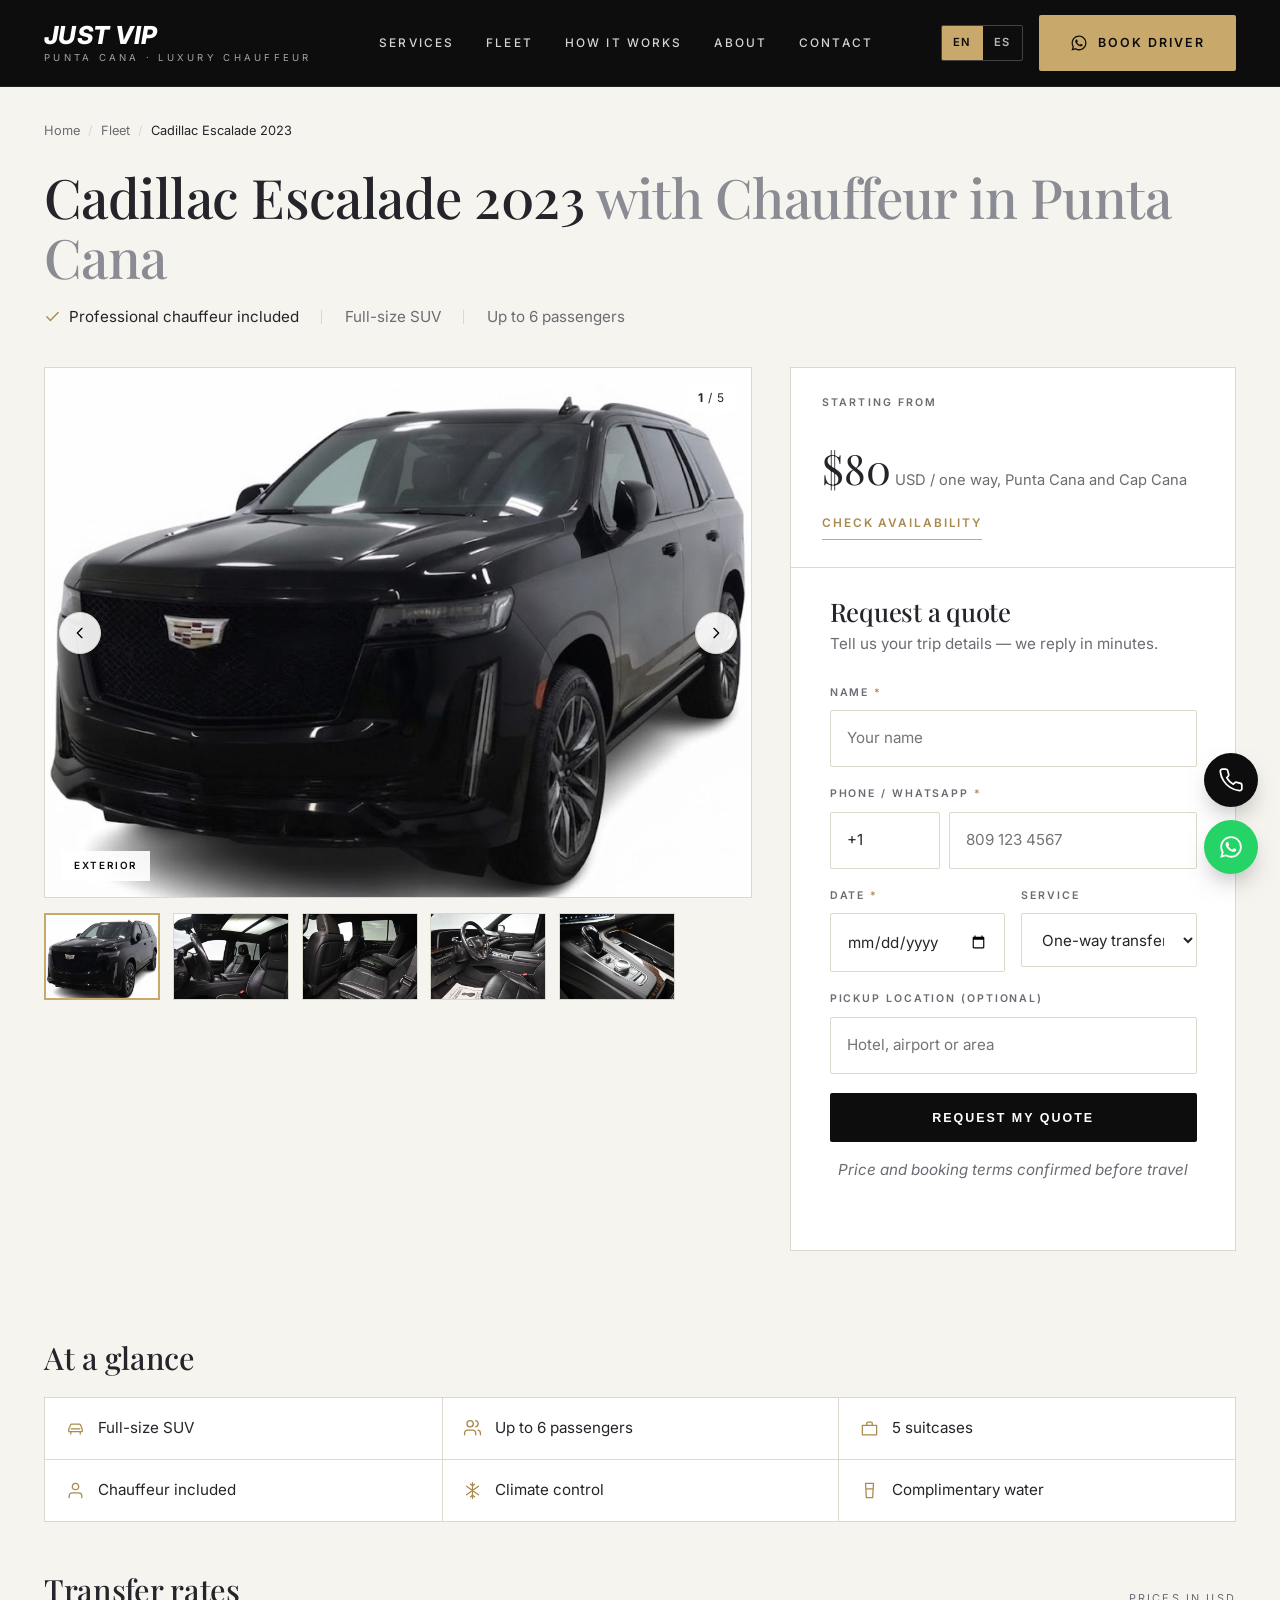
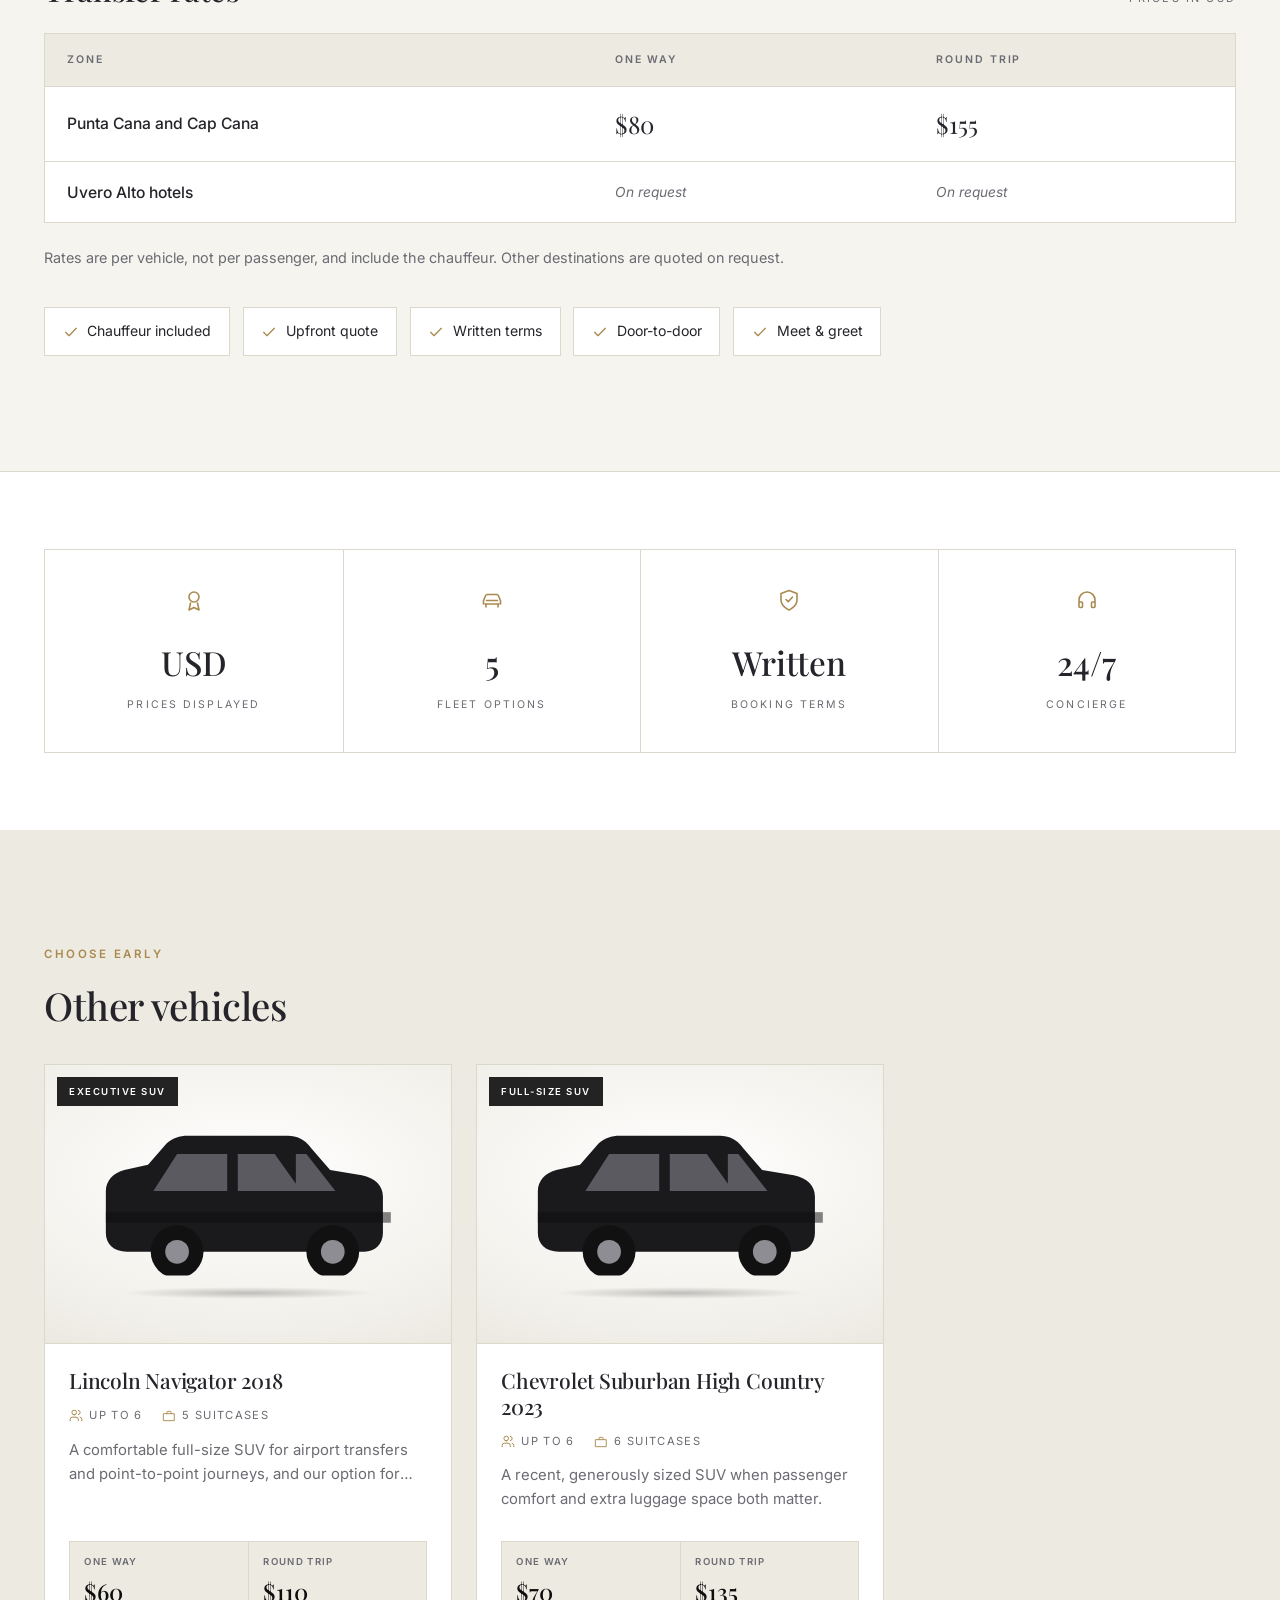
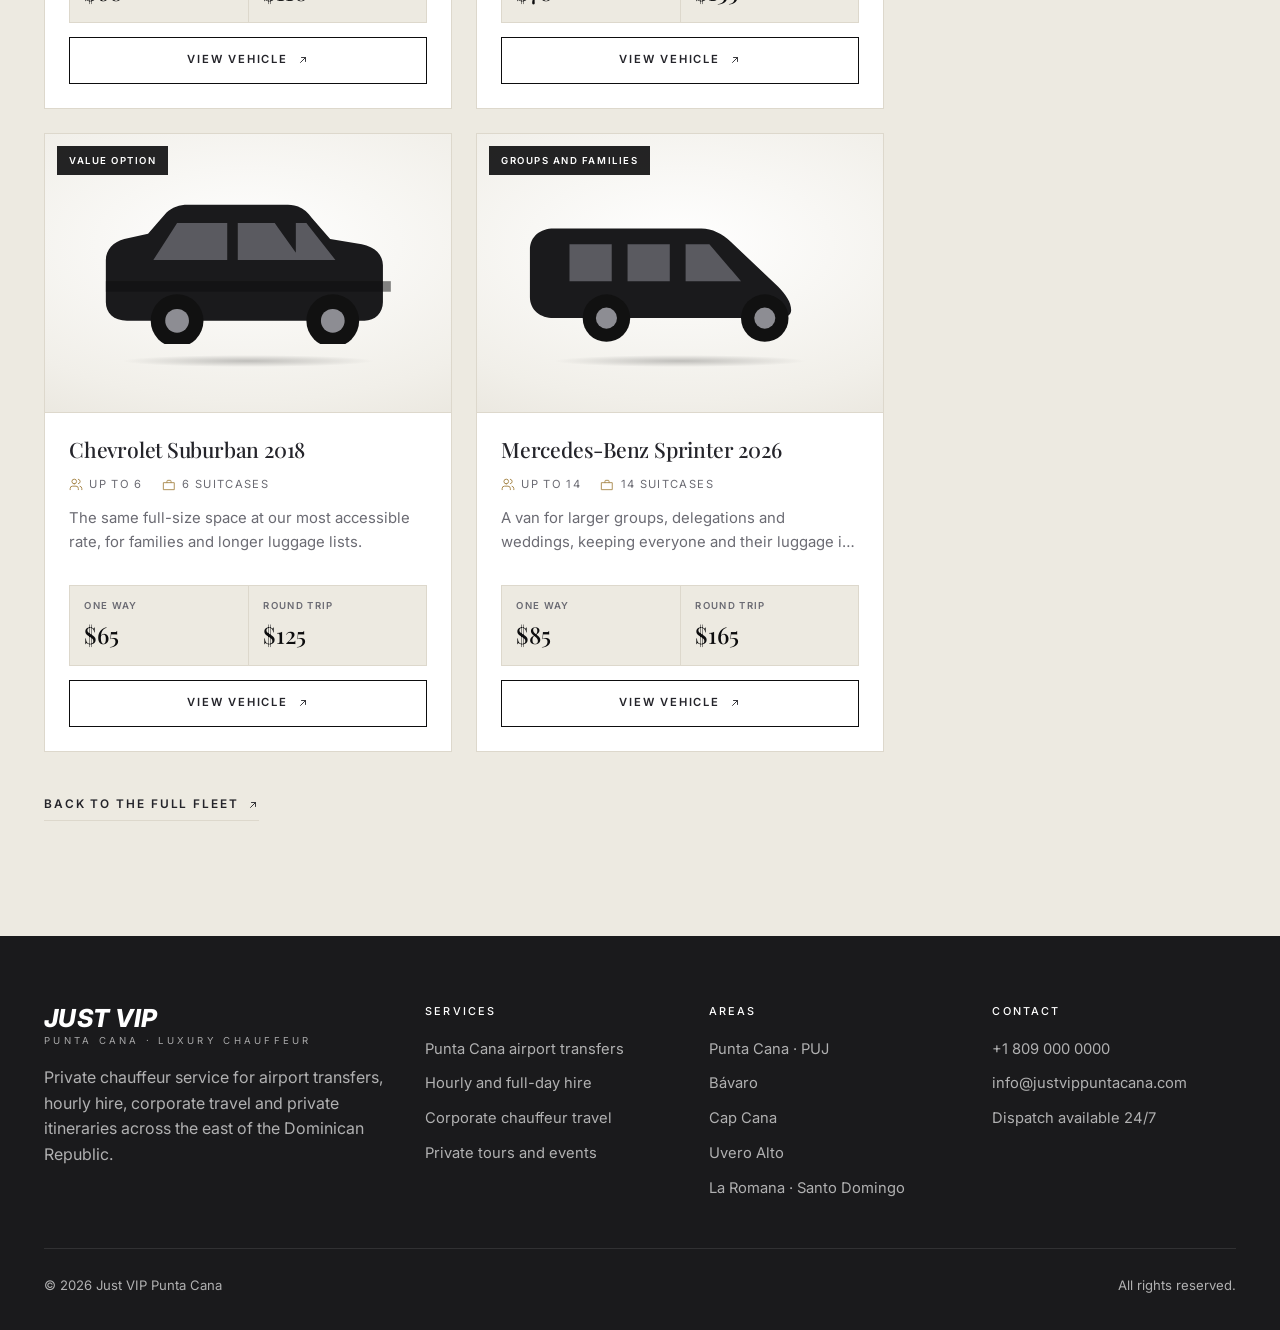
==== commit 463c1d6a: "Rebuild the fleet cards The cards buried the information a visitor actually decides on and looked in" ====
--- a/fleet/cadillac-escalade-2023.html
+++ b/fleet/cadillac-escalade-2023.html
@@ -280,9 +280,10 @@
       <p class="eyebrow" data-i18n="fleet.eyebrow">Choose early</p>
       <h2 style="font-size:clamp(1.7rem,3vw,2.4rem);margin-bottom:2.4rem" data-i18n="veh.otherTitle">Other vehicles</h2>
       <div class="fleet-grid fleet-grid--two">
-        <article class="card">
-          <a href="lincoln-navigator-2018.html">
+        <article class="card reveal">
+          <a class="card-link" href="lincoln-navigator-2018.html">
             <div class="card-media">
+              <span class="badge" data-i18n="fleet.c1.badge"></span>
               <svg class="veh" viewBox="0 0 120 54" aria-hidden="true"><use href="#i-suv"></use></svg>
             </div>
             <div class="card-body">
@@ -291,17 +292,28 @@
                 <span><svg aria-hidden="true"><use href="#i-users"></use></svg><span data-i18n="fleet.c1.pax"></span></span>
                 <span><svg aria-hidden="true"><use href="#i-case"></use></svg><span data-i18n="fleet.c1.bags"></span></span>
               </div>
-              <p data-i18n="fleet.c1.text"></p>
-              <div class="card-foot">
-                <span class="price">$60 <small data-i18n="fleet.from"></small></span>
-                <span class="link-arrow"><span data-i18n="cta.view"></span><svg aria-hidden="true" width="12" height="12"><use href="#i-arrow"></use></svg></span>
-              </div>
+              <p class="card-text" data-i18n="fleet.c1.text"></p>
+              <div class="card-rates">
+                <div>
+                  <span data-i18n="veh.oneWay"></span>
+                  <b>$60</b>
+                </div>
+                <div>
+                  <span data-i18n="veh.roundTrip"></span>
+                  <b>$110</b>
+                </div>
+              </div>
+              <span class="card-cta">
+                <span data-i18n="cta.view"></span>
+                <svg aria-hidden="true" width="12" height="12"><use href="#i-arrow"></use></svg>
+              </span>
             </div>
           </a>
         </article>
-        <article class="card">
-          <a href="chevrolet-suburban-high-country-2023.html">
+        <article class="card reveal">
+          <a class="card-link" href="chevrolet-suburban-high-country-2023.html">
             <div class="card-media">
+              <span class="badge" data-i18n="fleet.c3.badge"></span>
               <svg class="veh" viewBox="0 0 120 54" aria-hidden="true"><use href="#i-suv"></use></svg>
             </div>
             <div class="card-body">
@@ -310,17 +322,28 @@
                 <span><svg aria-hidden="true"><use href="#i-users"></use></svg><span data-i18n="fleet.c3.pax"></span></span>
                 <span><svg aria-hidden="true"><use href="#i-case"></use></svg><span data-i18n="fleet.c3.bags"></span></span>
               </div>
-              <p data-i18n="fleet.c3.text"></p>
-              <div class="card-foot">
-                <span class="price">$70 <small data-i18n="fleet.from"></small></span>
-                <span class="link-arrow"><span data-i18n="cta.view"></span><svg aria-hidden="true" width="12" height="12"><use href="#i-arrow"></use></svg></span>
-              </div>
+              <p class="card-text" data-i18n="fleet.c3.text"></p>
+              <div class="card-rates">
+                <div>
+                  <span data-i18n="veh.oneWay"></span>
+                  <b>$70</b>
+                </div>
+                <div>
+                  <span data-i18n="veh.roundTrip"></span>
+                  <b>$135</b>
+                </div>
+              </div>
+              <span class="card-cta">
+                <span data-i18n="cta.view"></span>
+                <svg aria-hidden="true" width="12" height="12"><use href="#i-arrow"></use></svg>
+              </span>
             </div>
           </a>
         </article>
-        <article class="card">
-          <a href="chevrolet-suburban-2018.html">
+        <article class="card reveal">
+          <a class="card-link" href="chevrolet-suburban-2018.html">
             <div class="card-media">
+              <span class="badge" data-i18n="fleet.c4.badge"></span>
               <svg class="veh" viewBox="0 0 120 54" aria-hidden="true"><use href="#i-suv"></use></svg>
             </div>
             <div class="card-body">
@@ -329,17 +352,28 @@
                 <span><svg aria-hidden="true"><use href="#i-users"></use></svg><span data-i18n="fleet.c4.pax"></span></span>
                 <span><svg aria-hidden="true"><use href="#i-case"></use></svg><span data-i18n="fleet.c4.bags"></span></span>
               </div>
-              <p data-i18n="fleet.c4.text"></p>
-              <div class="card-foot">
-                <span class="price">$65 <small data-i18n="fleet.from"></small></span>
-                <span class="link-arrow"><span data-i18n="cta.view"></span><svg aria-hidden="true" width="12" height="12"><use href="#i-arrow"></use></svg></span>
-              </div>
+              <p class="card-text" data-i18n="fleet.c4.text"></p>
+              <div class="card-rates">
+                <div>
+                  <span data-i18n="veh.oneWay"></span>
+                  <b>$65</b>
+                </div>
+                <div>
+                  <span data-i18n="veh.roundTrip"></span>
+                  <b>$125</b>
+                </div>
+              </div>
+              <span class="card-cta">
+                <span data-i18n="cta.view"></span>
+                <svg aria-hidden="true" width="12" height="12"><use href="#i-arrow"></use></svg>
+              </span>
             </div>
           </a>
         </article>
-        <article class="card">
-          <a href="mercedes-benz-sprinter-2026.html">
+        <article class="card reveal">
+          <a class="card-link" href="mercedes-benz-sprinter-2026.html">
             <div class="card-media">
+              <span class="badge" data-i18n="fleet.c5.badge"></span>
               <svg class="veh" viewBox="0 0 120 54" aria-hidden="true"><use href="#i-van"></use></svg>
             </div>
             <div class="card-body">
@@ -348,11 +382,21 @@
                 <span><svg aria-hidden="true"><use href="#i-users"></use></svg><span data-i18n="fleet.c5.pax"></span></span>
                 <span><svg aria-hidden="true"><use href="#i-case"></use></svg><span data-i18n="fleet.c5.bags"></span></span>
               </div>
-              <p data-i18n="fleet.c5.text"></p>
-              <div class="card-foot">
-                <span class="price">$85 <small data-i18n="fleet.from"></small></span>
-                <span class="link-arrow"><span data-i18n="cta.view"></span><svg aria-hidden="true" width="12" height="12"><use href="#i-arrow"></use></svg></span>
-              </div>
+              <p class="card-text" data-i18n="fleet.c5.text"></p>
+              <div class="card-rates">
+                <div>
+                  <span data-i18n="veh.oneWay"></span>
+                  <b>$85</b>
+                </div>
+                <div>
+                  <span data-i18n="veh.roundTrip"></span>
+                  <b>$165</b>
+                </div>
+              </div>
+              <span class="card-cta">
+                <span data-i18n="cta.view"></span>
+                <svg aria-hidden="true" width="12" height="12"><use href="#i-arrow"></use></svg>
+              </span>
             </div>
           </a>
         </article>
--- a/assets/css/styles.css
+++ b/assets/css/styles.css
@@ -288,50 +288,133 @@
 /* ---------- fleet ---------- */
 .fleet-grid { display: grid; grid-template-columns: repeat(3, 1fr); gap: 1.5rem; }
 .card {
+  position: relative;
   background: var(--white);
   border: 1px solid var(--line);
   display: flex;
   flex-direction: column;
-  transition: transform 0.35s var(--ease), box-shadow 0.35s var(--ease);
-}
-.card:hover { transform: translateY(-6px); box-shadow: 0 24px 50px -30px rgba(0, 0, 0, 0.45); }
+  transition: transform 0.35s var(--ease), box-shadow 0.35s var(--ease), border-color 0.35s var(--ease);
+}
+.card:hover {
+  transform: translateY(-6px);
+  border-color: #cfc7b4;
+  box-shadow: 0 26px 50px -30px rgba(0, 0, 0, 0.4);
+}
+.card-link { display: flex; flex-direction: column; height: 100%; }
+
+/* studio-style media: same near-white backdrop for photos and silhouettes */
 .card-media {
   position: relative;
-  aspect-ratio: 16 / 10;
-  background: linear-gradient(135deg, #e9e6df 0%, #d6d2c7 55%, #c9c4b6 100%);
+  aspect-ratio: 16 / 11;
+  background: radial-gradient(120% 90% at 50% 40%, #ffffff 0%, #f1efe9 62%, #e4e0d6 100%);
   display: grid;
   place-items: center;
   overflow: hidden;
-}
-.card-media .veh { width: 74%; opacity: 0.9; }
+  border-bottom: 1px solid var(--line);
+}
+/* soft contact shadow so the silhouettes sit on a surface */
+.card-media::after {
+  content: "";
+  position: absolute;
+  left: 50%;
+  bottom: 16%;
+  width: 62%;
+  height: 12px;
+  transform: translateX(-50%);
+  border-radius: 50%;
+  background: radial-gradient(closest-side, rgba(0, 0, 0, 0.22), transparent);
+}
+.card-media .veh { position: relative; z-index: 1; width: 78%; }
+.card-media .veh-photo {
+  position: relative;
+  z-index: 1;
+  width: 100%;
+  height: 100%;
+  object-fit: contain;
+  padding: 6% 4%;
+  mix-blend-mode: multiply;
+}
+
+
 .badge {
   position: absolute;
-  top: 14px;
-  left: 14px;
-  background: var(--white);
-  color: var(--ink);
-  font-size: 0.62rem;
+  z-index: 2;
+  top: 12px;
+  left: 12px;
+  background: rgba(13, 13, 14, 0.9);
+  color: var(--white);
+  font-size: 0.6rem;
   font-weight: 600;
-  letter-spacing: 0.18em;
-  text-transform: uppercase;
-  padding: 0.5rem 0.8rem;
-}
-.card-body { padding: 1.8rem; display: flex; flex-direction: column; gap: 1rem; flex: 1; }
-.specs { display: flex; gap: 1.4rem; font-size: 0.72rem; letter-spacing: 0.12em; text-transform: uppercase; color: var(--muted); }
-.specs span { display: inline-flex; align-items: center; gap: 0.4rem; }
+  letter-spacing: 0.16em;
+  text-transform: uppercase;
+  padding: 0.42rem 0.75rem;
+}
+
+.card-body {
+  padding: 1.5rem;
+  display: flex;
+  flex-direction: column;
+  gap: 0.85rem;
+  flex: 1;
+}
+.card-body h3 { font-size: 1.32rem; line-height: 1.2; }
+.specs {
+  display: flex;
+  flex-wrap: wrap;
+  gap: 0.4rem 1.2rem;
+  font-size: 0.7rem;
+  letter-spacing: 0.12em;
+  text-transform: uppercase;
+  color: var(--muted);
+}
+.specs span { display: inline-flex; align-items: center; gap: 0.4rem; white-space: nowrap; }
 .specs svg { width: 14px; height: 14px; color: var(--gold-deep); }
-.card-body p { color: var(--muted); font-size: 0.95rem; }
-.card-foot {
+.card-text {
+  color: var(--muted);
+  font-size: 0.93rem;
+  /* two lines keeps every card in a row the same height */
+  display: -webkit-box;
+  -webkit-line-clamp: 2;
+  -webkit-box-orient: vertical;
+  overflow: hidden;
+}
+
+/* the decision information: both rates, side by side */
+.card-rates {
   margin-top: auto;
-  padding-top: 1.2rem;
-  border-top: 1px solid var(--line);
-  display: flex;
-  align-items: baseline;
-  justify-content: space-between;
-  gap: 1rem;
-}
-.price { font-family: var(--serif); font-size: 1.5rem; color: var(--ink); }
-.price small { font-family: var(--sans); font-size: 0.72rem; letter-spacing: 0.1em; color: var(--muted); text-transform: uppercase; }
+  display: grid;
+  grid-template-columns: 1fr 1fr;
+  border: 1px solid var(--line);
+  background: var(--bone-dim);
+}
+.card-rates > div { padding: 0.75rem 0.9rem; }
+.card-rates > div + div { border-left: 1px solid var(--line); }
+.card-rates span {
+  display: block;
+  font-size: 0.6rem;
+  font-weight: 600;
+  letter-spacing: 0.14em;
+  text-transform: uppercase;
+  color: var(--muted);
+  margin-bottom: 0.2rem;
+}
+.card-rates b { font-family: var(--serif); font-size: 1.45rem; font-weight: 500; color: var(--ink); }
+.card-rates .ask { font-family: var(--sans); font-size: 0.82rem; font-style: italic; color: var(--muted); }
+
+.card-cta {
+  display: flex;
+  align-items: center;
+  justify-content: center;
+  gap: 0.55rem;
+  padding: 0.85rem 1rem;
+  border: 1px solid var(--ink);
+  font-size: 0.7rem;
+  font-weight: 600;
+  letter-spacing: 0.16em;
+  text-transform: uppercase;
+  transition: background 0.3s var(--ease), color 0.3s var(--ease), border-color 0.3s var(--ease);
+}
+.card:hover .card-cta { background: var(--ink); color: var(--white); border-color: var(--ink); }
 
 /* ---------- services ---------- */
 .services-layout { display: grid; grid-template-columns: 0.85fr 1.35fr; gap: clamp(2rem, 6vw, 5rem); align-items: start; }
@@ -573,9 +656,10 @@
   align-items: start;
   padding-bottom: clamp(48px, 7vw, 90px);
 }
+.veh-layout > * { min-width: 0; }
 
 /* gallery */
-.gallery { position: relative; }
+.gallery { position: relative; min-width: 0; }
 .gallery-stage {
   position: relative;
   aspect-ratio: 4 / 3;
@@ -638,7 +722,15 @@
 .gallery-nav--prev { left: 14px; }
 .gallery-nav--next { right: 14px; }
 .gallery-nav--next svg { transform: rotate(180deg); }
-.thumbs { display: flex; gap: 0.8rem; margin-top: 0.9rem; }
+.thumbs {
+  display: flex;
+  gap: 0.8rem;
+  margin-top: 0.9rem;
+  overflow-x: auto;
+  scrollbar-width: none;
+  -webkit-overflow-scrolling: touch;
+}
+.thumbs::-webkit-scrollbar { display: none; }
 .thumb {
   flex: 0 0 116px;
   aspect-ratio: 4 / 3;
@@ -752,7 +844,7 @@
   .glance-grid { grid-template-columns: 1fr; }
   .glance-grid div { border-left: 0; }
   .veh-facts .sep { display: none; }
-  .thumb { flex-basis: 84px; }
+  .thumb { flex-basis: 76px; }
 }
 
 @media (max-width: 420px) {
@@ -800,3 +892,42 @@
   .rate-table tbody th { font-size: 0.88rem; }
   .rate { font-size: 1.2rem; }
 }
+
+/* ==========================================================================
+   Phones: the fleet becomes a horizontal swipe carousel
+   ========================================================================== */
+@media (max-width: 700px) {
+  .fleet-grid,
+  .fleet-grid--two {
+    display: flex;
+    grid-template-columns: none;
+    gap: 1rem;
+    /* bleed past the .wrap gutter so cards can run to the screen edge */
+    margin-inline: -24px;
+    padding: 4px 24px 1.25rem;
+    overflow-x: auto;
+    scroll-snap-type: x mandatory;
+    scroll-padding-left: 24px;
+    scrollbar-width: none;
+    -webkit-overflow-scrolling: touch;
+    overscroll-behavior-x: contain;
+  }
+  .fleet-grid::-webkit-scrollbar,
+  .fleet-grid--two::-webkit-scrollbar { display: none; }
+
+  /* the sliver of the next card is what says "swipe" */
+  .fleet-grid .card,
+  .fleet-grid--two .card {
+    flex: 0 0 78%;
+    max-width: 320px;
+    scroll-snap-align: start;
+  }
+  .card:hover { transform: none; box-shadow: none; }
+  .card-body { padding: 1.4rem; gap: 0.8rem; }
+  .card-body h3 { font-size: 1.2rem; }
+  .specs { flex-wrap: wrap; gap: 0.4rem 1rem; }
+  .specs span { white-space: nowrap; }
+  .card-rates > div { padding: 0.65rem 0.75rem; }
+  .card-rates b { font-size: 1.3rem; }
+  .card-cta { background: var(--ink); color: var(--white); }
+}
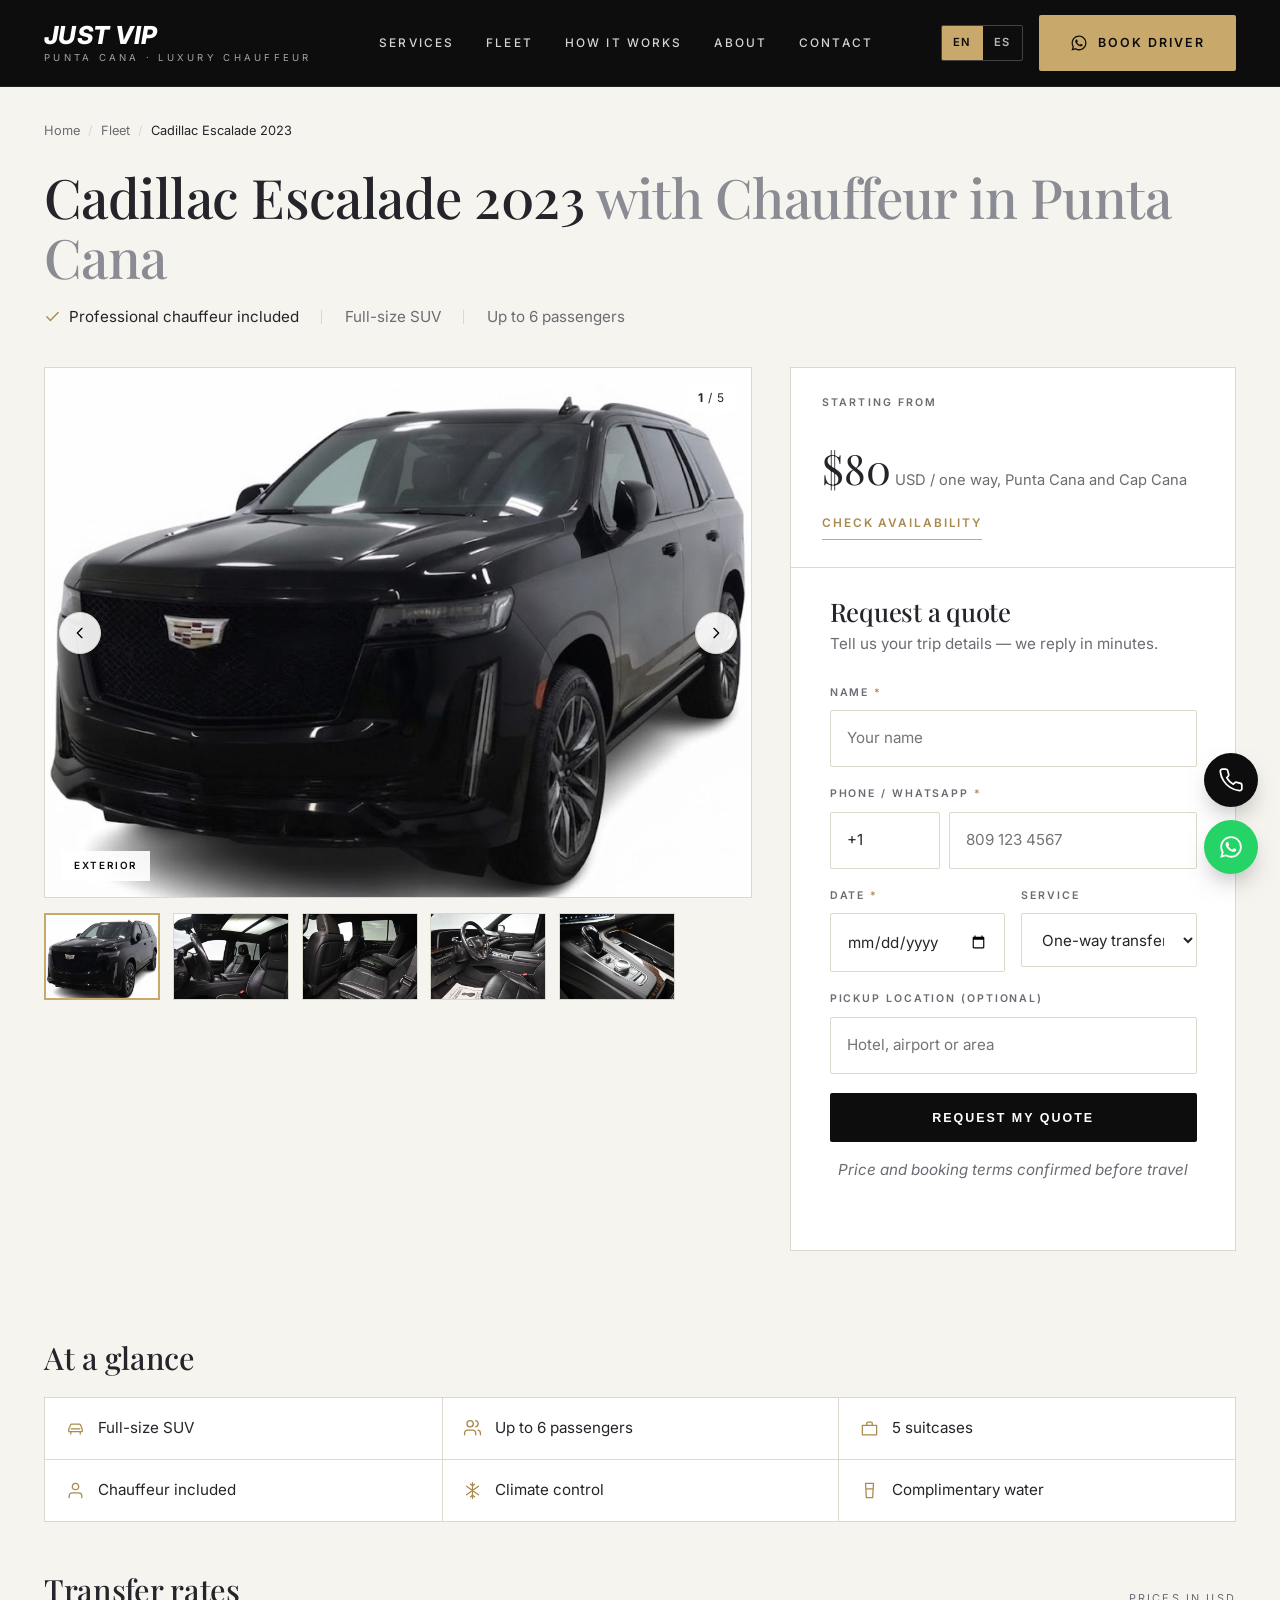
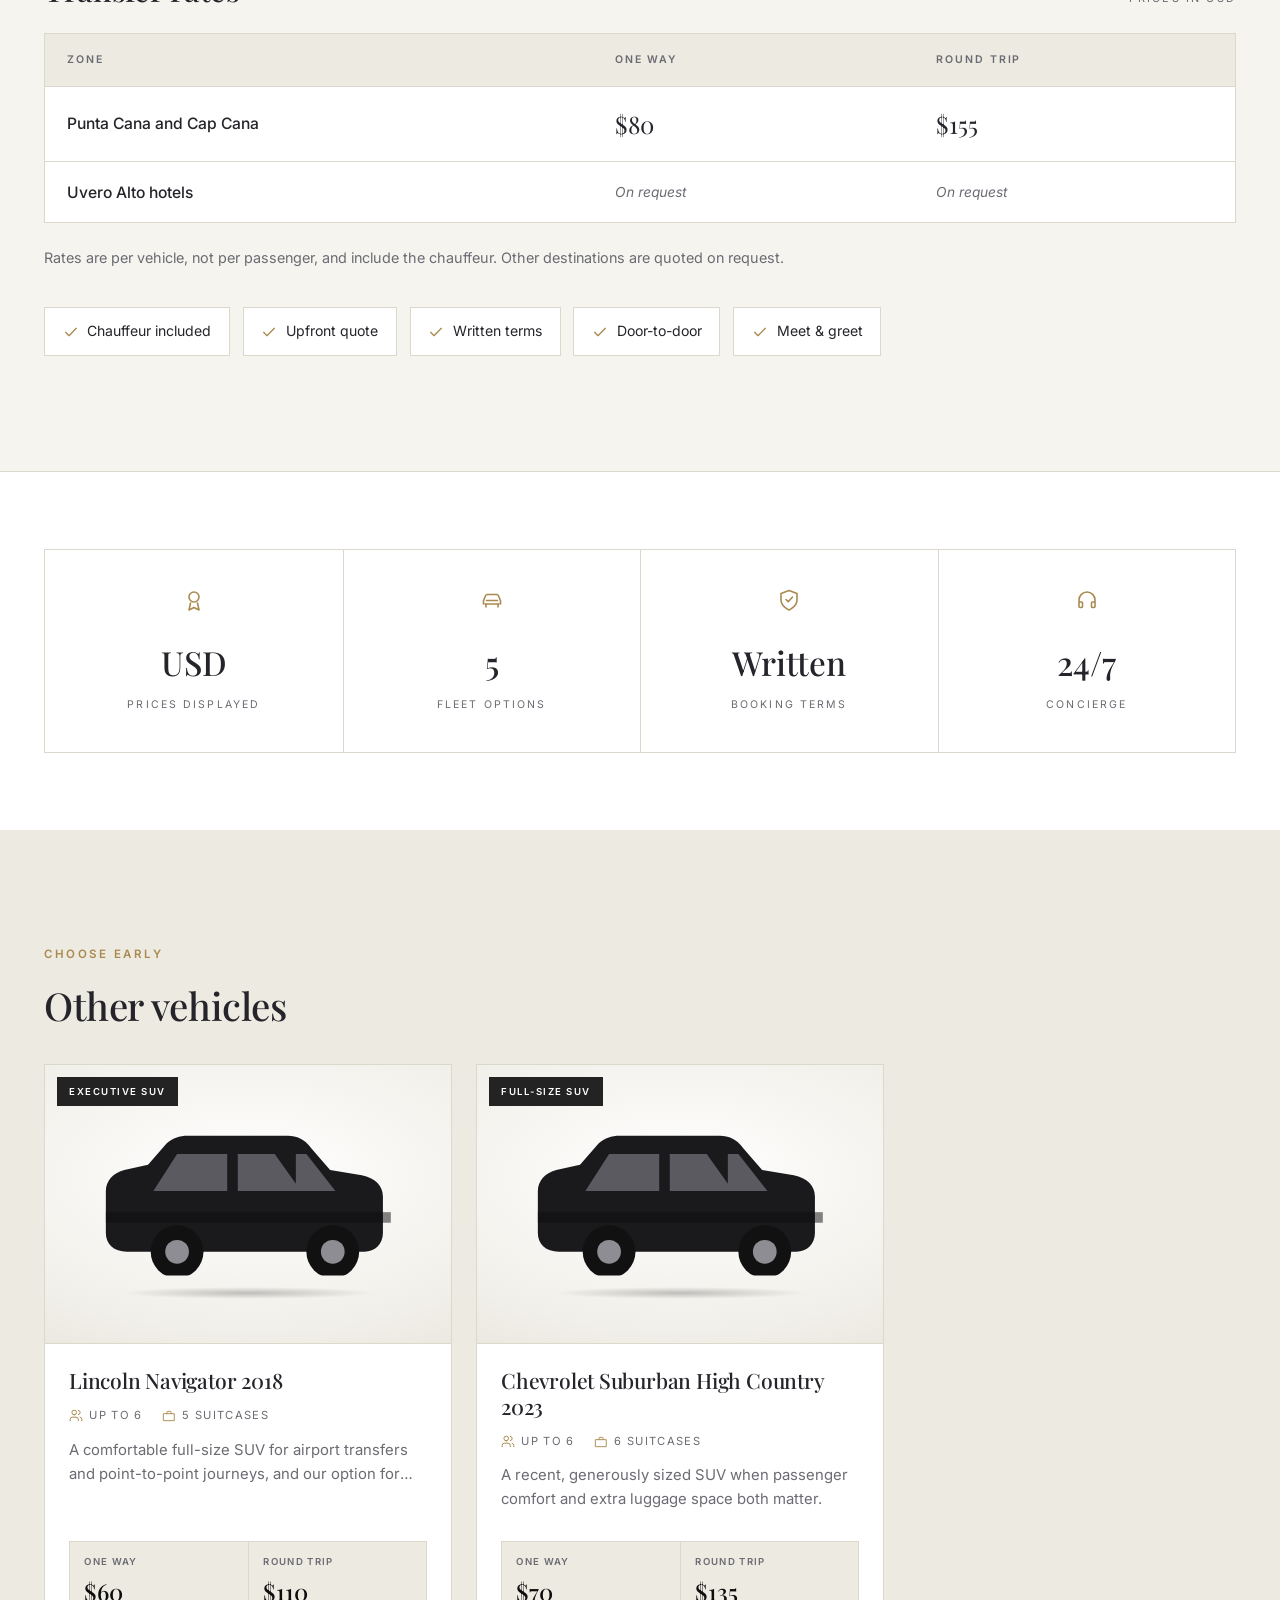
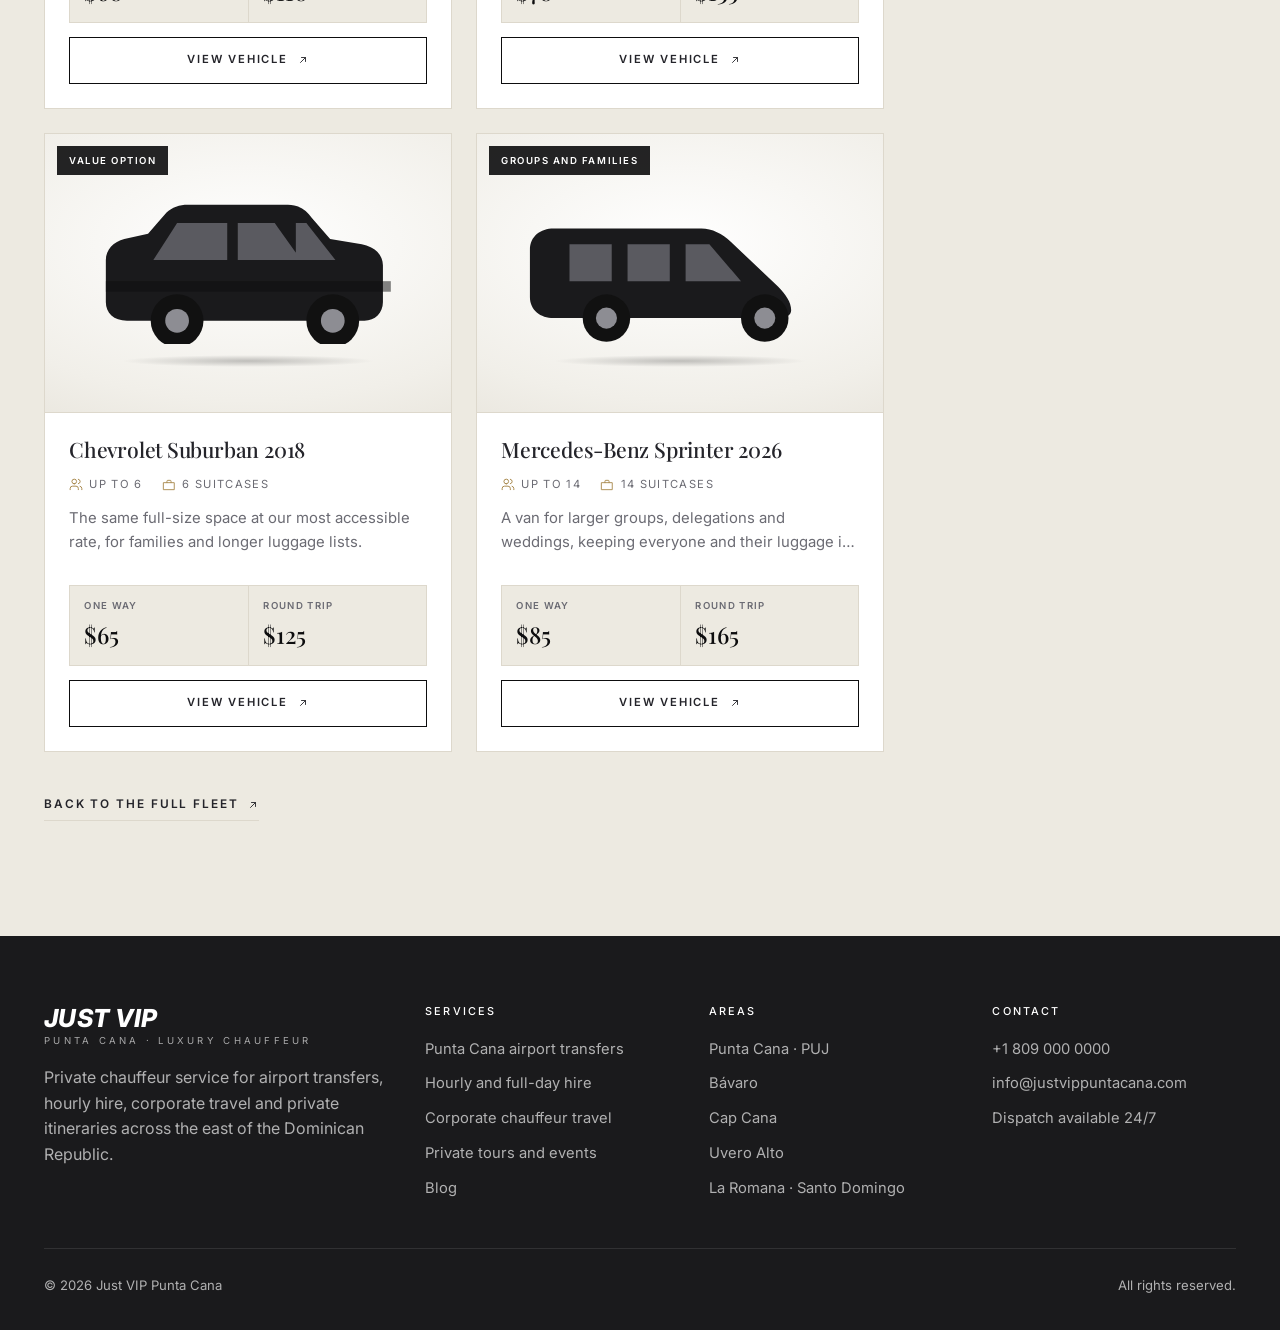
==== commit 5a331bcd: "Blog: group trip logistics article (es + en) Adds a generated bilingual blog (tools/build-blog.py ->" ====
--- a/fleet/cadillac-escalade-2023.html
+++ b/fleet/cadillac-escalade-2023.html
@@ -280,7 +280,7 @@
       <p class="eyebrow" data-i18n="fleet.eyebrow">Choose early</p>
       <h2 style="font-size:clamp(1.7rem,3vw,2.4rem);margin-bottom:2.4rem" data-i18n="veh.otherTitle">Other vehicles</h2>
       <div class="fleet-grid fleet-grid--two">
-        <article class="card reveal">
+        <article class="card reveal" data-seats="6">
           <a class="card-link" href="lincoln-navigator-2018.html">
             <div class="card-media">
               <span class="badge" data-i18n="fleet.c1.badge"></span>
@@ -310,7 +310,7 @@
             </div>
           </a>
         </article>
-        <article class="card reveal">
+        <article class="card reveal" data-seats="6">
           <a class="card-link" href="chevrolet-suburban-high-country-2023.html">
             <div class="card-media">
               <span class="badge" data-i18n="fleet.c3.badge"></span>
@@ -340,7 +340,7 @@
             </div>
           </a>
         </article>
-        <article class="card reveal">
+        <article class="card reveal" data-seats="6">
           <a class="card-link" href="chevrolet-suburban-2018.html">
             <div class="card-media">
               <span class="badge" data-i18n="fleet.c4.badge"></span>
@@ -370,7 +370,7 @@
             </div>
           </a>
         </article>
-        <article class="card reveal">
+        <article class="card reveal" data-seats="14">
           <a class="card-link" href="mercedes-benz-sprinter-2026.html">
             <div class="card-media">
               <span class="badge" data-i18n="fleet.c5.badge"></span>
@@ -425,6 +425,7 @@
           <li><a href="../index.html#services" data-i18n="services.s2.title"></a></li>
           <li><a href="../index.html#services" data-i18n="services.s3.title"></a></li>
           <li><a href="../index.html#services" data-i18n="services.s4.title"></a></li>
+          <li><a href="../blog/" data-href-es="../es/blog/" data-i18n="footer.blog">Blog</a></li>
         </ul>
       </div>
       <div>
--- a/assets/css/styles.css
+++ b/assets/css/styles.css
@@ -931,3 +931,152 @@
   .card-rates b { font-size: 1.3rem; }
   .card-cta { background: var(--ink); color: var(--white); }
 }
+
+/* ==========================================================================
+   Trip search — the main way into a booking
+   ========================================================================== */
+/* class-based display rules beat the UA [hidden] rule, so be explicit */
+.card[hidden],
+.trip-bar[hidden],
+.trip-empty[hidden] { display: none; }
+.booking {
+  position: relative;
+  z-index: 4;
+  margin-top: clamp(2.5rem, 5vw, 4rem);
+  margin-bottom: -46px;
+  background: var(--bone);
+  border: 1px solid var(--line);
+  box-shadow: 0 30px 60px -34px rgba(0, 0, 0, 0.55);
+  padding: 1.4rem;
+  color: var(--text);
+}
+.booking-fields {
+  display: grid;
+  grid-template-columns: 1.3fr 1.3fr 0.85fr 0.8fr 0.7fr auto;
+  gap: 1rem;
+  align-items: end;
+}
+.bk-field { display: flex; flex-direction: column; gap: 0.45rem; min-width: 0; }
+.bk-field > span {
+  font-size: 0.62rem;
+  font-weight: 600;
+  letter-spacing: 0.18em;
+  text-transform: uppercase;
+  color: var(--muted);
+}
+.bk-field input,
+.bk-field select {
+  width: 100%;
+  font: inherit;
+  font-size: 0.98rem;
+  color: var(--text);
+  background: none;
+  border: 0;
+  border-bottom: 1px solid var(--line);
+  border-radius: 0;
+  padding: 0.5rem 0 0.55rem;
+  transition: border-color 0.25s var(--ease);
+}
+.bk-field input::placeholder { color: #a8a49a; }
+.bk-field input:focus,
+.bk-field select:focus { outline: none; border-bottom-color: var(--gold); }
+.bk-submit { white-space: nowrap; padding-inline: 1.6rem; }
+.bk-error { color: #a4442f; font-size: 0.88rem; margin: 0.9rem 0 0; }
+.bk-error:empty { display: none; }
+
+/* summary of the search, above the results */
+.trip-bar {
+  display: flex;
+  flex-wrap: wrap;
+  align-items: center;
+  gap: 0.8rem 1.6rem;
+  padding: 1rem 1.3rem;
+  margin-bottom: 1.5rem;
+  background: var(--ink);
+  color: var(--white);
+}
+.trip-route { display: flex; align-items: center; gap: 0.6rem; font-size: 1rem; }
+.trip-route svg { width: 18px; height: 18px; color: var(--gold); flex: none; }
+.trip-route .arrow { color: var(--gold); margin: 0 0.2rem; }
+.trip-meta {
+  font-size: 0.72rem;
+  letter-spacing: 0.14em;
+  text-transform: uppercase;
+  color: rgba(255, 255, 255, 0.66);
+}
+.trip-edit {
+  margin-left: auto;
+  background: none;
+  border: 1px solid rgba(255, 255, 255, 0.3);
+  color: var(--white);
+  font: inherit;
+  font-size: 0.68rem;
+  font-weight: 600;
+  letter-spacing: 0.14em;
+  text-transform: uppercase;
+  padding: 0.6rem 1rem;
+  cursor: pointer;
+  transition: border-color 0.25s var(--ease), color 0.25s var(--ease);
+}
+.trip-edit:hover { border-color: var(--gold); color: var(--gold); }
+.trip-empty {
+  padding: 1.2rem 1.3rem;
+  border: 1px solid var(--line);
+  background: var(--white);
+  color: var(--muted);
+}
+
+@media (max-width: 1024px) {
+  .booking-fields { grid-template-columns: 1fr 1fr; }
+  .bk-submit { grid-column: 1 / -1; width: 100%; }
+}
+
+@media (max-width: 700px) {
+  .booking {
+    margin-bottom: -36px;
+    padding: 1.2rem;
+  }
+  .booking-fields { grid-template-columns: 1fr 1fr; gap: 0.9rem; }
+  .bk-field:nth-child(1),
+  .bk-field:nth-child(2),
+  .bk-field:nth-child(5) { grid-column: 1 / -1; }
+  .trip-bar { padding: 0.9rem 1rem; }
+  .trip-edit { margin-left: 0; width: 100%; text-align: center; }
+}
+
+/* ==========================================================================
+   Blog (generated by tools/build-blog.py)
+   ========================================================================== */
+.post { padding-bottom: clamp(56px, 8vw, 110px); }
+.post-wrap { max-width: 800px; }
+.post-head { padding-bottom: 2rem; }
+.post-head h1 { font-size: clamp(2rem, 4.4vw, 3.2rem); }
+.post-head .lede { margin-top: 1.2rem; }
+.post-meta {
+  margin: 1.1rem 0 0;
+  font-size: 0.7rem;
+  letter-spacing: 0.18em;
+  text-transform: uppercase;
+  color: var(--muted);
+}
+.post-figure { margin: 0 0 2.6rem; }
+.post-figure img { width: 100%; height: auto; aspect-ratio: 16 / 9; object-fit: cover; }
+.post-body { font-size: 1.05rem; line-height: 1.75; }
+.post-body > p, .post-body li { color: var(--text); }
+.post-body .post-lede { font-size: 1.18rem; color: var(--text); }
+.post-body h2 { font-size: clamp(1.6rem, 3vw, 2.2rem); margin: 3rem 0 1.1rem; }
+.post-body ul { margin: 0 0 1.2rem; padding-left: 1.2rem; }
+.post-body li { margin-bottom: 0.5rem; }
+.post-body li::marker { color: var(--gold-deep); }
+.post-body p a, .post-body li a { border-bottom: 1px solid var(--gold); color: var(--ink); }
+.post-body p a:hover, .post-body li a:hover { color: var(--gold-deep); }
+.faq { border-top: 1px solid var(--line); }
+.faq-item { border-bottom: 1px solid var(--line); padding: 1.5rem 0; }
+.faq-item h3 { font-size: 1.25rem; margin-bottom: 0.6rem; }
+.faq-item p { color: var(--muted); }
+.post-list { display: grid; gap: 1.5rem; }
+.post-card { background: var(--white); border: 1px solid var(--line); padding: clamp(1.4rem, 3vw, 2.2rem); }
+.post-card .post-meta { margin: 0 0 0.8rem; }
+.post-card h2 { font-size: clamp(1.4rem, 2.6vw, 1.9rem); margin-bottom: 0.8rem; }
+.post-card h2 a:hover { color: var(--gold-deep); }
+.post-card > p:not(.post-meta) { color: var(--muted); margin-bottom: 1.2rem; }
